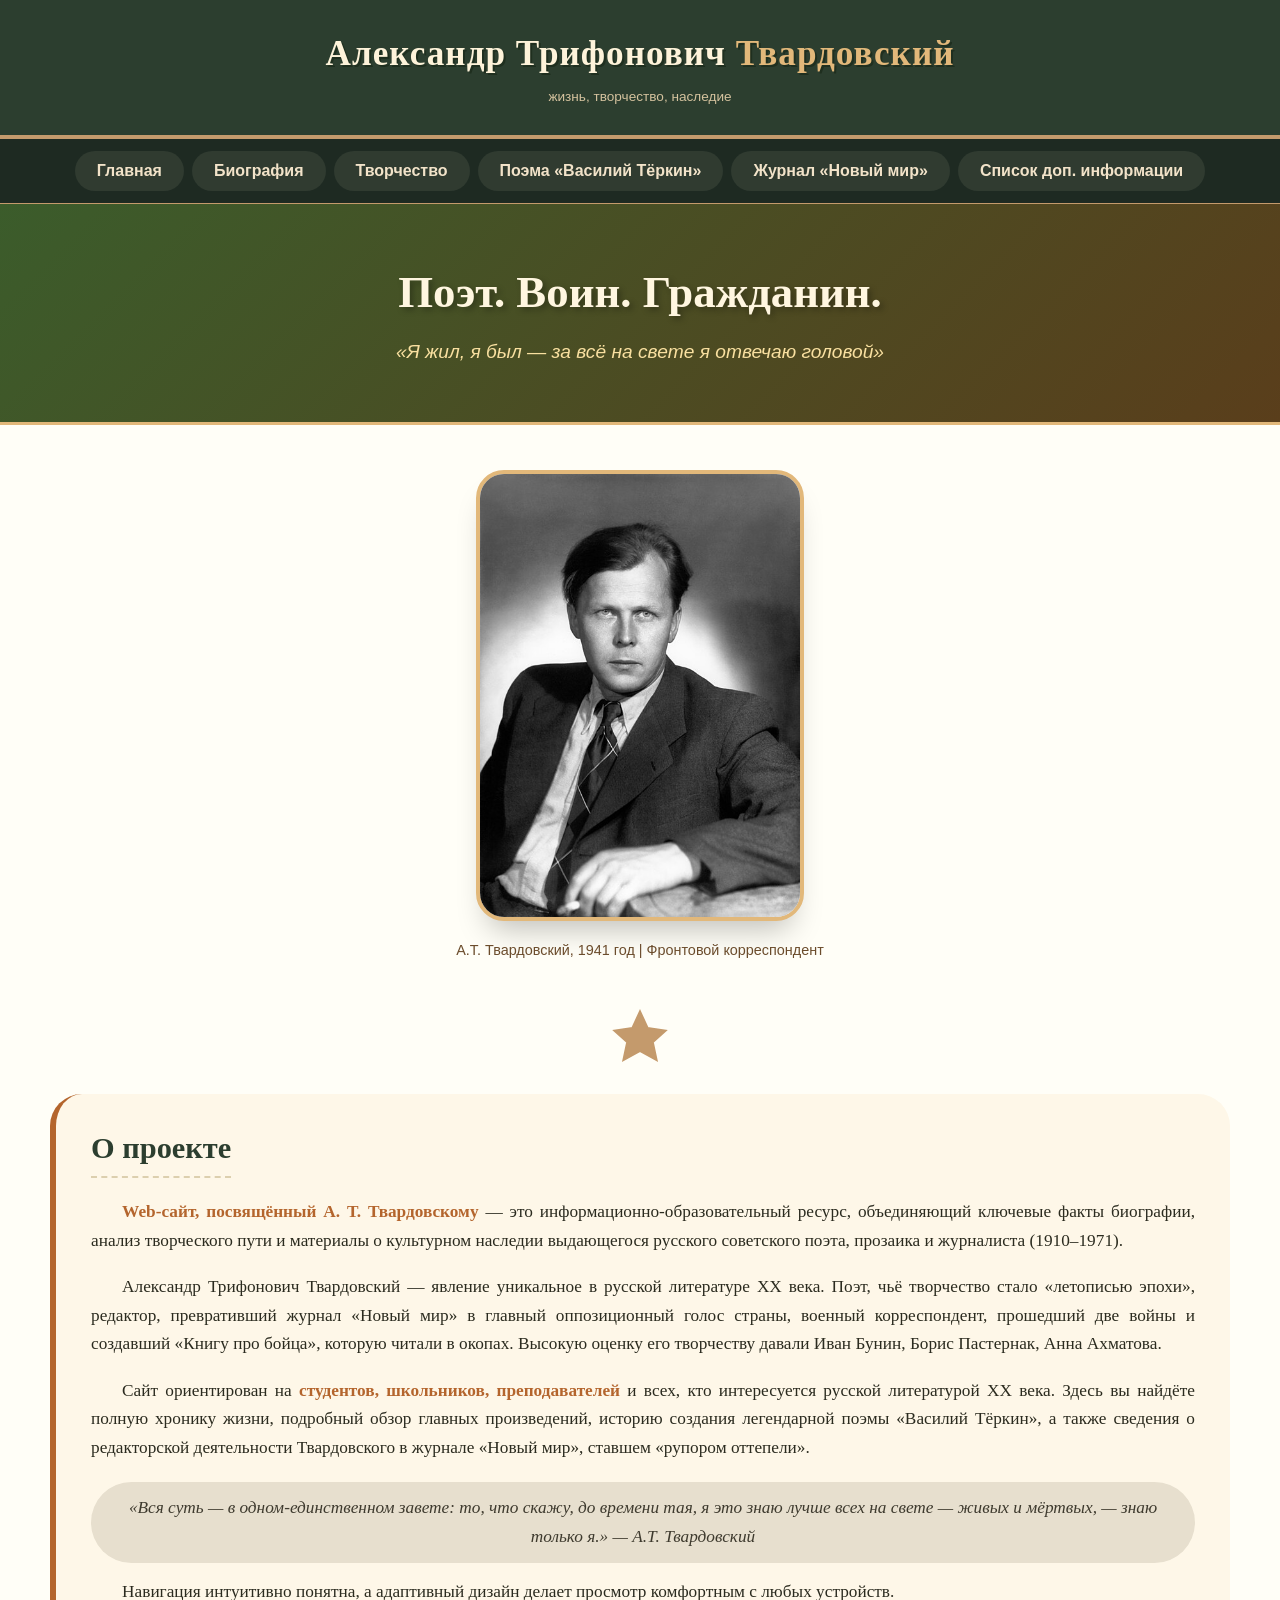
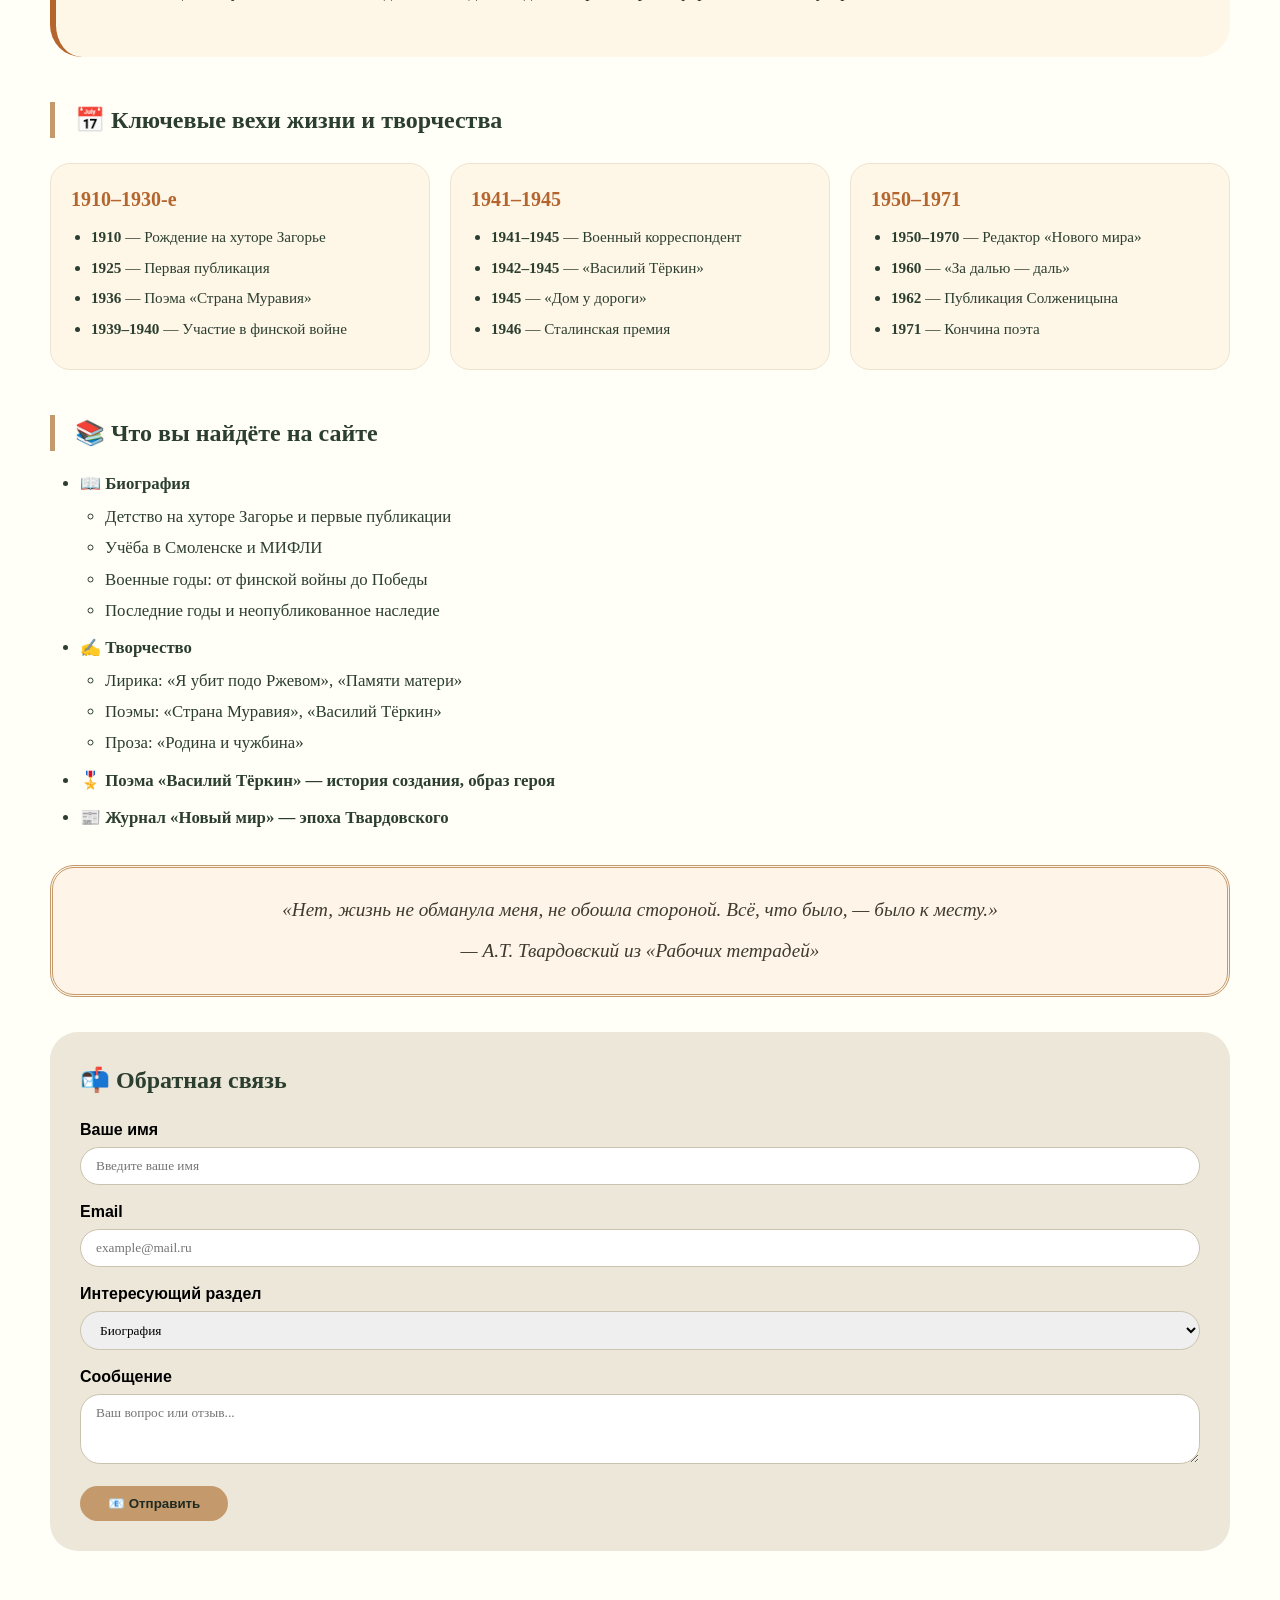
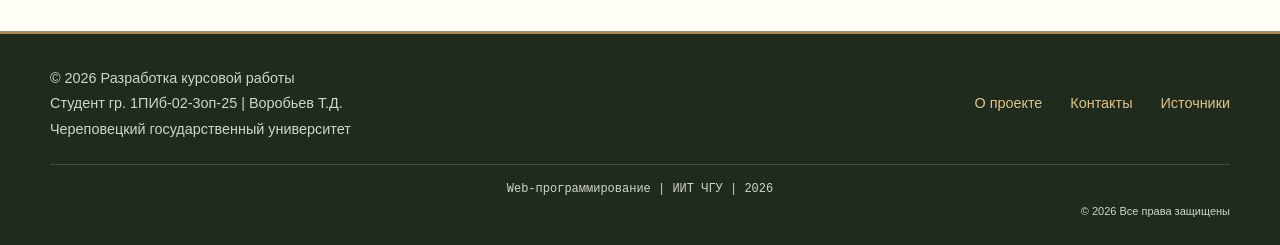
==== index.html @ 80d678f9 "Первая загрузка сайта" ====
<!DOCTYPE html>
<html lang="ru">
<head>
    <meta charset="UTF-8">
    <link rel="icon" type="image/webp" href="img/i.webp">
    <meta name="viewport" content="width=device-width, initial-scale=1.0, viewport-fit=cover">
    <title>А.Т. Твардовский | Главная</title>
    <style>
        /* ===== ОБНУЛЕНИЕ ===== */
        * {
            margin: 0;
            padding: 0;
            box-sizing: border-box;
        }

        /* ===== ТРИ ТИПА ШРИФТА ===== */
        body {
            font-family: 'Georgia', 'Times New Roman', serif;
            background: #ece5d8;
            line-height: 1.5;
            width: 100%;
            min-height: 100vh;
            font-size: 16px;
        }

        .site-wrapper {
            width: 100%;
            max-width: 100%;
            margin: 0;
            padding: 0;
            background: #fffef7;
        }

        /* ===== ШАПКА ===== */
        .site-header {
            background: #2c3e2f;
            padding: 28px 20px;
            text-align: center;
            border-bottom: 4px solid #c49a6c;
            width: 100%;
        }

        .site-title {
            font-family: 'Merriweather', 'Georgia', serif;
            font-size: 2.2rem;
            letter-spacing: 1px;
            color: #fef3da;
            text-shadow: 2px 2px 0 #1f2f1f;
            font-weight: 700;
        }

        .site-title span {
            color: #e2b87a;
        }

        .site-sub {
            font-size: 0.85rem;
            font-family: 'Inter', sans-serif;
            color: #d4c29e;
            margin-top: 6px;
        }

        /* ===== НАВИГАЦИЯ ===== */
        .nav-menu {
            background: #1e2a22;
            display: flex;
            justify-content: center;
            flex-wrap: wrap;
            gap: 8px;
            padding: 12px 20px;
            border-bottom: 1px solid #c49a6c;
            width: 100%;
        }

        .nav-menu a {
            font-family: 'Inter', 'Segoe UI', sans-serif;
            color: #f2e3c9;
            text-decoration: none;
            font-weight: 600;
            padding: 8px 22px;
            border-radius: 40px;
            transition: all 0.25s ease;
            font-size: 1rem;
            background: rgba(255,245,215,0.08);
        }

        .nav-menu a:hover {
            background: #c49a6c;
            color: #1e2a22;
            transform: translateY(-2px);
        }

        /* ===== БАННЕР ===== */
        .hero-banner {
            background: linear-gradient(135deg, #3b5c2b 0%, #5a3e1b 100%);
            padding: 55px 20px;
            text-align: center;
            border-bottom: 3px solid #e2b87a;
            width: 100%;
        }

        .banner-text {
            font-family: 'Merriweather', serif;
            font-size: 2.8rem;
            font-weight: 800;
            color: #fff6e0;
            text-shadow: 3px 3px 6px rgba(0,0,0,0.3);
        }

        .banner-sub {
            font-family: 'Inter', sans-serif;
            font-size: 1.2rem;
            color: #f9e0a0;
            margin-top: 12px;
            font-style: italic;
        }

        /* ===== ОСНОВНОЙ КОНТЕНТ ===== */
        .main-content {
            width: 100%;
            max-width: 100%;
            padding: 45px 50px;
        }

        /* ===== ФОТОГРАФИЯ ===== */
        .photo-section {
            text-align: center;
            margin-bottom: 45px;
        }

        .tvardovsky-photo {
            display: inline-block;
            border-radius: 28px;
            overflow: hidden;
            box-shadow: 0 20px 30px -12px rgba(0,0,0,0.25);
            border: 4px solid #e2b87a;
            background: #fff;
            transition: transform 0.3s ease, box-shadow 0.3s ease;
        }

        .tvardovsky-photo:hover {
            transform: translateY(-5px);
            box-shadow: 0 25px 40px -15px rgba(0,0,0,0.3);
        }

        .tvardovsky-photo img {
            width: 320px;
            height: auto;
            display: block;
            object-fit: cover;
        }

        .photo-caption {
            margin-top: 12px;
            font-family: 'Inter', sans-serif;
            color: #6b4c2c;
            font-weight: 500;
            font-size: 0.9rem;
        }

        /* ===== SVG-иконка (графический объект) ===== */
        .graphic-icon {
            text-align: center;
            margin: 20px 0;
        }

        /* ===== ОПИСАТЕЛЬНЫЙ БЛОК ===== */
        .description-box {
            background: #fef7e8;
            padding: 32px 35px;
            border-radius: 32px;
            border-left: 6px solid #b4652d;
            margin-top: 20px;
            transition: all 0.3s ease;
        }

        .description-box:hover {
            background: #fef5e0;
            box-shadow: 0 8px 20px rgba(0,0,0,0.05);
        }

        .description-box h2 {
            font-family: 'Merriweather', serif;
            color: #2c3e2f;
            font-size: 1.9rem;
            margin-bottom: 20px;
            border-bottom: 2px dashed #dccfae;
            display: inline-block;
            padding-bottom: 5px;
        }

        .description-text {
            font-size: 1.08rem;
            color: #2b2b1f;
            text-align: justify;
            line-height: 1.65;
        }

        .description-text p {
            margin-bottom: 18px;
            text-indent: 1.8em;
        }

        .highlight {
            color: #b4652d;
            font-weight: 700;
        }

        .quote-mini {
            font-style: italic;
            background: #e7dfce;
            padding: 12px 20px;
            border-radius: 50px;
            margin-top: 20px;
            text-align: center;
            font-family: 'Georgia', serif;
            color: #3e3a2e;
            transition: background 0.2s ease;
        }

        .quote-mini:hover {
            background: #ddd0b8;
        }

        /* ===== КЛЮЧЕВЫЕ ВЕХИ (КАРТОЧКИ) ===== */
        .timeline-grid {
            display: flex;
            flex-wrap: wrap;
            gap: 20px;
            margin-top: 25px;
        }

        .timeline-card {
            flex: 1;
            min-width: 200px;
            background: #fef7e8;
            padding: 20px;
            border-radius: 20px;
            transition: all 0.3s ease;
            border: 1px solid #ede3cf;
        }

        .timeline-card:hover {
            transform: translateY(-5px);
            box-shadow: 0 12px 24px rgba(0,0,0,0.1);
            background: #fef5e0;
        }

        .timeline-card h3 {
            color: #b4652d;
            font-family: 'Merriweather', serif;
            font-size: 1.25rem;
            margin-bottom: 12px;
        }

        .timeline-card ul {
            margin-left: 20px;
            font-size: 0.95rem;
            color: #2c3e2f;
        }

        .timeline-card li {
            margin: 8px 0;
            line-height: 1.5;
        }

        /* ===== МНОГОУРОВНЕВЫЙ СПИСОК ===== */
        .multilevel-list {
            margin: 20px 0 0 30px;
            font-size: 1.05rem;
        }

        .multilevel-list > li {
            margin: 12px 0;
            font-weight: 600;
            color: #2c3e2f;
        }

        .multilevel-list ul {
            margin-left: 25px;
            margin-top: 8px;
        }

        .multilevel-list ul li {
            font-weight: 400;
            margin: 6px 0;
        }

        /* ===== ВЫРАВНИВАНИЕ ВПРАВО ===== */
        .text-right {
            text-align: right;
        }

        /* ===== ДЕКОРАТИВНАЯ ЦИТАТА ===== */
        .decor-quote {
            border: 3px double #c49a6c;
            background: #fef5e8;
            padding: 28px;
            margin: 35px 0;
            border-radius: 24px;
            text-align: center;
            transition: all 0.3s ease;
        }

        .decor-quote:hover {
            background: #fef0e0;
            border-color: #b4652d;
        }

        .decor-quote p {
            font-style: italic;
            font-size: 1.2rem;
            color: #3e3a2e;
        }

        /* ===== ФОРМА ОБРАТНОЙ СВЯЗИ ===== */
        .feedback-form {
            background: #ede7d9;
            padding: 30px;
            border-radius: 28px;
            margin: 35px 0;
            transition: all 0.3s ease;
        }

        .feedback-form:hover {
            background: #e8e0d0;
            box-shadow: 0 8px 20px rgba(0,0,0,0.05);
        }

        .feedback-form h3 {
            font-family: 'Merriweather', serif;
            color: #2c3e2f;
            margin-bottom: 20px;
            font-size: 1.5rem;
        }

        .form-group {
            margin-bottom: 15px;
        }

        .form-group label {
            display: block;
            font-weight: 600;
            margin-bottom: 5px;
            font-family: 'Inter', sans-serif;
        }

        .form-group input,
        .form-group select,
        .form-group textarea {
            width: 100%;
            padding: 10px 15px;
            border-radius: 40px;
            border: 1px solid #cbc3b0;
            font-family: inherit;
            transition: all 0.2s ease;
        }

        .form-group input:focus,
        .form-group select:focus,
        .form-group textarea:focus {
            outline: none;
            border-color: #c49a6c;
            box-shadow: 0 0 0 3px rgba(196, 154, 108, 0.2);
        }

        .form-group textarea {
            border-radius: 20px;
            resize: vertical;
        }

        .submit-btn {
            background: #c49a6c;
            color: #1e2a22;
            border: none;
            padding: 10px 28px;
            border-radius: 40px;
            font-weight: bold;
            cursor: pointer;
            transition: all 0.2s ease;
            font-family: 'Inter', sans-serif;
        }

        .submit-btn:hover {
            background: #b8874a;
            transform: scale(1.02);
        }

        /* ===== КНОПКА "НАВЕРХ" ===== */
        .go-top {
            position: fixed;
            bottom: 30px;
            right: 30px;
            width: 50px;
            height: 50px;
            background: #c49a6c;
            color: #1e2a22;
            border-radius: 50%;
            display: flex;
            align-items: center;
            justify-content: center;
            text-decoration: none;
            font-size: 24px;
            font-weight: bold;
            transition: all 0.3s ease;
            box-shadow: 0 4px 12px rgba(0,0,0,0.2);
            z-index: 1000;
            opacity: 0;
            visibility: hidden;
        }

        .go-top:hover {
            background: #e2b87a;
            transform: translateY(-5px);
            opacity: 1;
            box-shadow: 0 8px 20px rgba(0,0,0,0.25);
        }

        .go-top.visible {
            opacity: 0.8;
            visibility: visible;
        }

        /* ===== ФУТЕР ===== */
        .footer {
            background: #1f2b1c;
            color: #cfd8c5;
            padding: 30px 50px 25px;
            border-top: 3px solid #b8874a;
            width: 100%;
        }

        .footer-inner {
            display: flex;
            flex-wrap: wrap;
            justify-content: space-between;
            align-items: center;
            gap: 20px;
        }

        .footer-copy {
            font-family: 'Inter', sans-serif;
            font-size: 0.9rem;
            text-align: left;
        }

        .footer-copy p {
            margin: 4px 0;
        }

        .footer-links {
            display: flex;
            gap: 28px;
        }

        .footer-links a {
            color: #e2c289;
            text-decoration: none;
            font-family: 'Inter', sans-serif;
            font-size: 0.9rem;
            transition: color 0.2s ease;
        }

        .footer-links a:hover {
            color: #ffdd99;
            text-decoration: underline;
        }

        .footer-meta {
            font-size: 12px;
            text-align: center;
            margin-top: 20px;
            padding-top: 15px;
            border-top: 1px solid #3f4d37;
            font-family: 'Fira Code', 'Roboto Mono', monospace;
        }

        .footer-right {
            text-align: right;
            font-size: 11px;
            margin-top: 5px;
            font-family: 'Inter', sans-serif;
        }

        /* ===== АДАПТИВНОСТЬ ===== */
        @media (max-width: 750px) {
            .main-content {
                padding: 25px 20px;
            }
            .footer {
                padding: 25px 20px;
            }
            .footer-inner {
                flex-direction: column;
                text-align: center;
            }
            .banner-text {
                font-size: 1.8rem;
            }
            .footer-right {
                text-align: center;
            }
            .timeline-grid {
                flex-direction: column;
            }
            .tvardovsky-photo img {
                width: 100%;
                max-width: 280px;
            }
        }
    </style>
</head>
<body>
<div class="site-wrapper">
    <div class="site-header">
        <div class="site-title">Александр Трифонович <span>Твардовский</span></div>
        <div class="site-sub">жизнь, творчество, наследие</div>
    </div>

    <div class="nav-menu">
        <a href="index.html">Главная</a>
        <a href="bio.html">Биография</a>
        <a href="works.html">Творчество</a>
        <a href="vasily_terkin.html">Поэма «Василий Тёркин»</a>
        <a href="New-world.html">Журнал «Новый мир»</a>
        <a href="links.html">Список доп. информации</a>
    </div>

    <div class="hero-banner">
        <div class="banner-text">Поэт. Воин. Гражданин.</div>
        <div class="banner-sub">«Я жил, я был — за всё на свете я отвечаю головой»</div>
    </div>

    <div class="main-content">
        <div class="photo-section">
            <div class="tvardovsky-photo">
                <img src="img/tvardovsky.jpg" alt="Александр Трифонович Твардовский">
            </div>
            <div class="photo-caption">А.Т. Твардовский, 1941 год | Фронтовой корреспондент</div>
        </div>

        <!-- 4.2.9 ГРАФИЧЕСКИЙ ОБЪЕКТ №4: SVG-иконка (звезда/перо) -->
        <div class="graphic-icon">
            <svg width="60" height="60" viewBox="0 0 24 24" fill="none" xmlns="http://www.w3.org/2000/svg">
                <path d="M12 2L15 8.5L22 9.5L17 14L18.5 21L12 17.5L5.5 21L7 14L2 9.5L9 8.5L12 2Z" fill="#c49a6c" stroke="#c49a6c" stroke-width="1"/>
            </svg>
        </div>

        <div class="description-box">
            <h2>О проекте</h2>
            <div class="description-text">
                <p><span class="highlight">Web-сайт, посвящённый А. Т. Твардовскому</span> — это информационно-образовательный ресурс, объединяющий ключевые факты биографии, анализ творческого пути и материалы о культурном наследии выдающегося русского советского поэта, прозаика и журналиста (1910–1971).</p>
                <p>Александр Трифонович Твардовский — явление уникальное в русской литературе XX века. Поэт, чьё творчество стало «летописью эпохи», редактор, превративший журнал «Новый мир» в главный оппозиционный голос страны, военный корреспондент, прошедший две войны и создавший «Книгу про бойца», которую читали в окопах. Высокую оценку его творчеству давали Иван Бунин, Борис Пастернак, Анна Ахматова.</p>
                <p>Сайт ориентирован на <span class="highlight">студентов, школьников, преподавателей</span> и всех, кто интересуется русской литературой XX века. Здесь вы найдёте полную хронику жизни, подробный обзор главных произведений, историю создания легендарной поэмы «Василий Тёркин», а также сведения о редакторской деятельности Твардовского в журнале «Новый мир», ставшем «рупором оттепели».</p>
                <div class="quote-mini">«Вся суть — в одном-единственном завете: то, что скажу, до времени тая, я это знаю лучше всех на свете — живых и мёртвых, — знаю только я.» — А.Т. Твардовский</div>
                <p style="margin-top: 15px;">Навигация интуитивно понятна, а адаптивный дизайн делает просмотр комфортным с любых устройств.</p>
            </div>
        </div>

        <div style="margin: 45px 0 30px;">
            <h2 style="font-family: 'Merriweather', serif; color: #2c3e2f; border-left: 5px solid #c49a6c; padding-left: 20px;">📅 Ключевые вехи жизни и творчества</h2>
            <div class="timeline-grid">
                <div class="timeline-card">
                    <h3>1910–1930-е</h3>
                    <ul>
                        <li><strong>1910</strong> — Рождение на хуторе Загорье</li>
                        <li><strong>1925</strong> — Первая публикация</li>
                        <li><strong>1936</strong> — Поэма «Страна Муравия»</li>
                        <li><strong>1939–1940</strong> — Участие в финской войне</li>
                    </ul>
                </div>
                <div class="timeline-card">
                    <h3>1941–1945</h3>
                    <ul>
                        <li><strong>1941–1945</strong> — Военный корреспондент</li>
                        <li><strong>1942–1945</strong> — «Василий Тёркин»</li>
                        <li><strong>1945</strong> — «Дом у дороги»</li>
                        <li><strong>1946</strong> — Сталинская премия</li>
                    </ul>
                </div>
                <div class="timeline-card">
                    <h3>1950–1971</h3>
                    <ul>
                        <li><strong>1950–1970</strong> — Редактор «Нового мира»</li>
                        <li><strong>1960</strong> — «За далью — даль»</li>
                        <li><strong>1962</strong> — Публикация Солженицына</li>
                        <li><strong>1971</strong> — Кончина поэта</li>
                    </ul>
                </div>
            </div>
        </div>

        <!-- МНОГОУРОВНЕВЫЙ СПИСОК (4.2.7) -->
        <div style="margin: 45px 0 30px;">
            <h2 style="font-family: 'Merriweather', serif; color: #2c3e2f; border-left: 5px solid #c49a6c; padding-left: 20px;">📚 Что вы найдёте на сайте</h2>
            <ul class="multilevel-list">
                <li>📖 <strong>Биография</strong>
                    <ul>
                        <li>Детство на хуторе Загорье и первые публикации</li>
                        <li>Учёба в Смоленске и МИФЛИ</li>
                        <li>Военные годы: от финской войны до Победы</li>
                        <li>Последние годы и неопубликованное наследие</li>
                    </ul>
                </li>
                <li>✍️ <strong>Творчество</strong>
                    <ul>
                        <li>Лирика: «Я убит подо Ржевом», «Памяти матери»</li>
                        <li>Поэмы: «Страна Муравия», «Василий Тёркин»</li>
                        <li>Проза: «Родина и чужбина»</li>
                    </ul>
                </li>
                <li>🎖️ <strong>Поэма «Василий Тёркин»</strong> — история создания, образ героя</li>
                <li>📰 <strong>Журнал «Новый мир»</strong> — эпоха Твардовского</li>
            </ul>
        </div>

        <div class="decor-quote">
            <p>«Нет, жизнь не обманула меня, не обошла стороной. Всё, что было, — было к месту.»</p>
            <p style="margin-top: 12px;">— А.Т. Твардовский из «Рабочих тетрадей»</p>
        </div>

        <!-- ФОРМА (4.2.13) -->
    <div class="feedback-form">
    <h3>📬 Обратная связь</h3>
    <form action="mailto:tdvorobev@chsu.ru" method="post" enctype="text/plain">
        <div class="form-group">
            <label>Ваше имя</label>
            <input type="text" name="name" placeholder="Введите ваше имя" required>
        </div>
        <div class="form-group">
            <label>Email</label>
            <input type="email" name="email" placeholder="example@mail.ru" required>
        </div>
        <div class="form-group">
            <label>Интересующий раздел</label>
            <select name="section">
                <option>Биография</option>
                <option>Творчество</option>
                <option>Василий Тёркин</option>
                <option>Новый мир</option>
            </select>
        </div>
        <div class="form-group">
            <label>Сообщение</label>
            <textarea name="message" rows="3" placeholder="Ваш вопрос или отзыв..." required></textarea>
        </div>
        <button type="submit" class="submit-btn">📧 Отправить</button>
    </form>
</div>
    </div>

    <a href="#" class="go-top" id="goTopBtn">↑</a>

    <div class="footer">
        <div class="footer-inner">
            <div class="footer-copy">
                <p>© 2026 Разработка курсовой работы</p>
                <p>Студент гр. 1ПИб-02-3оп-25 | Воробьев Т.Д.</p>
                <p>Череповецкий государственный университет</p>
            </div>
            <div class="footer-links">
                <a href="index.html">О проекте</a>
                <a href="links.html#kontakty">Контакты</a>
                <a href="links.html">Источники</a>
            </div>
        </div>
        <div class="footer-meta">Web-программирование | ИИТ ЧГУ | 2026</div>
        <div class="footer-right">© 2026 Все права защищены</div>
    </div>
</div>

<script>
    const goTopBtn = document.getElementById('goTopBtn');
    window.addEventListener('scroll', function() {
        if (window.scrollY > 300) goTopBtn.classList.add('visible');
        else goTopBtn.classList.remove('visible');
    });
    goTopBtn.addEventListener('click', function(e) {
        e.preventDefault();
        window.scrollTo({ top: 0, behavior: 'smooth' });
    });
</script>
</body>
</html>
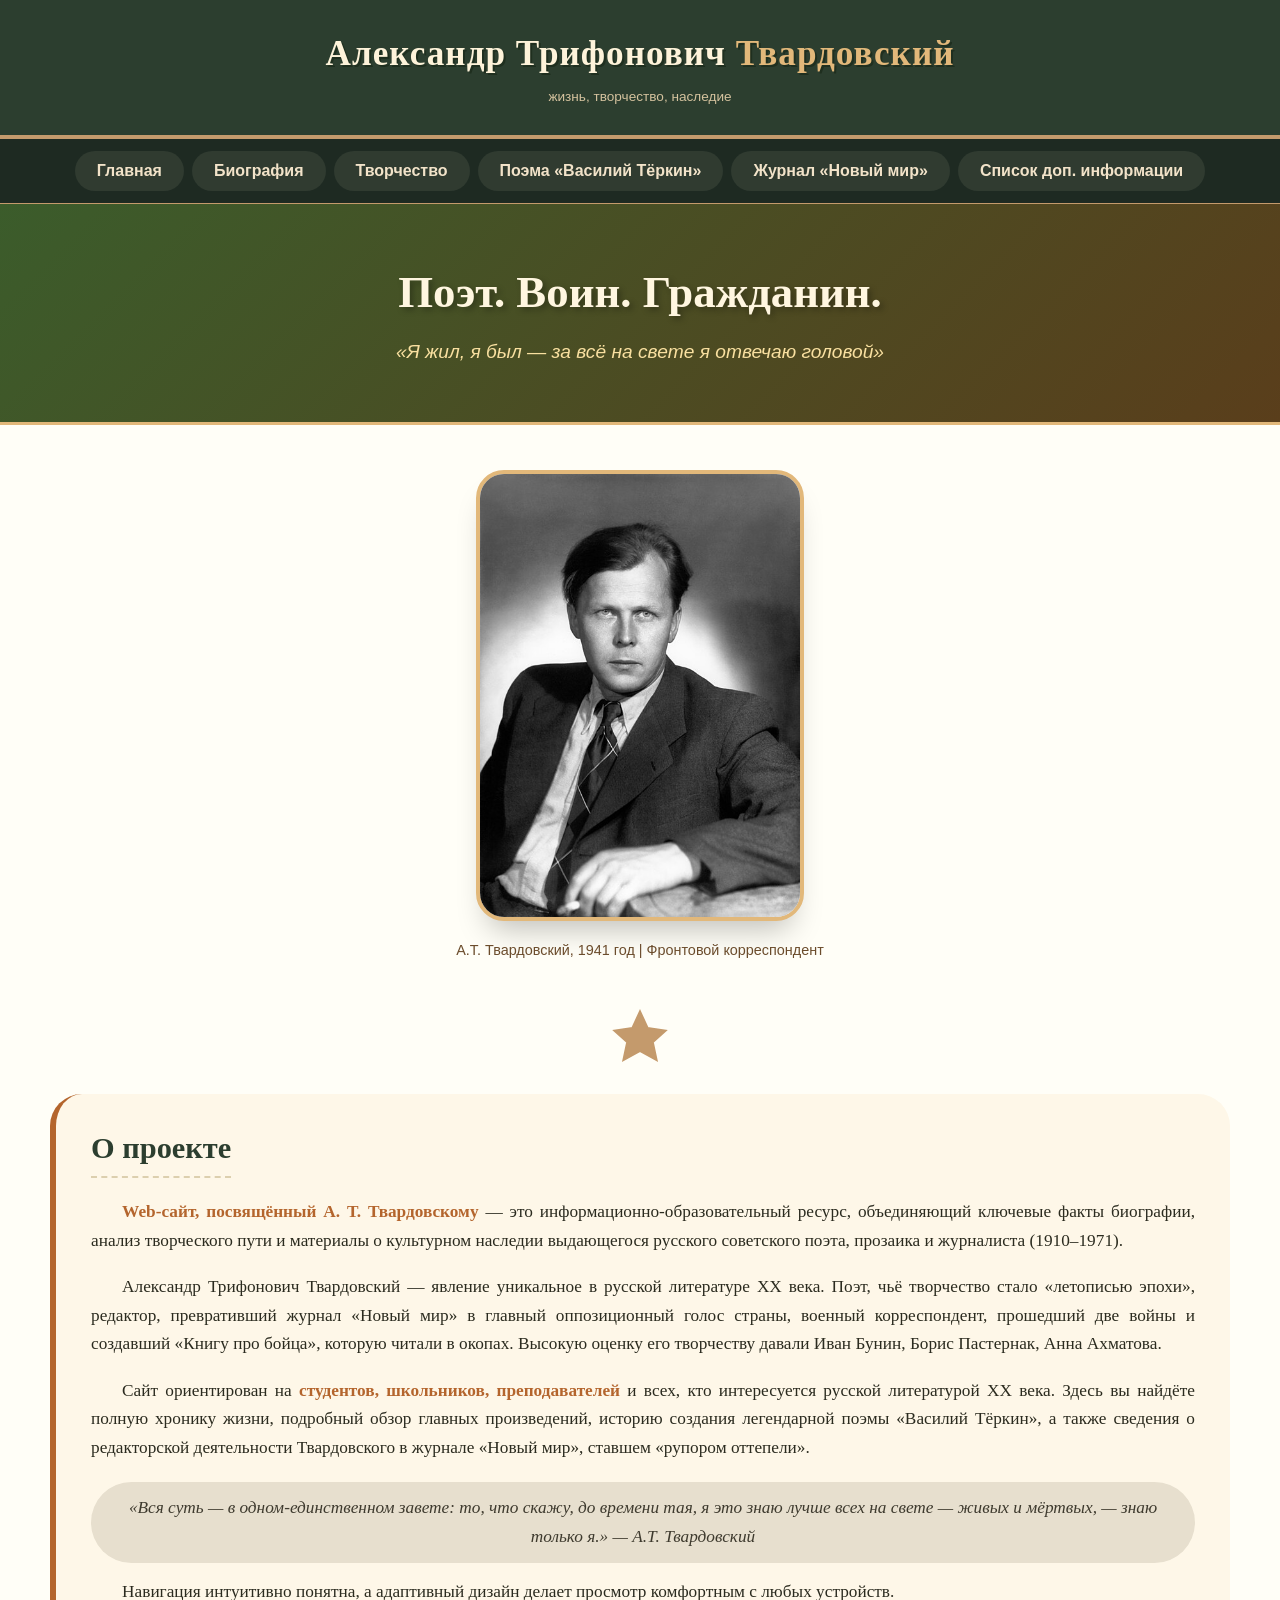
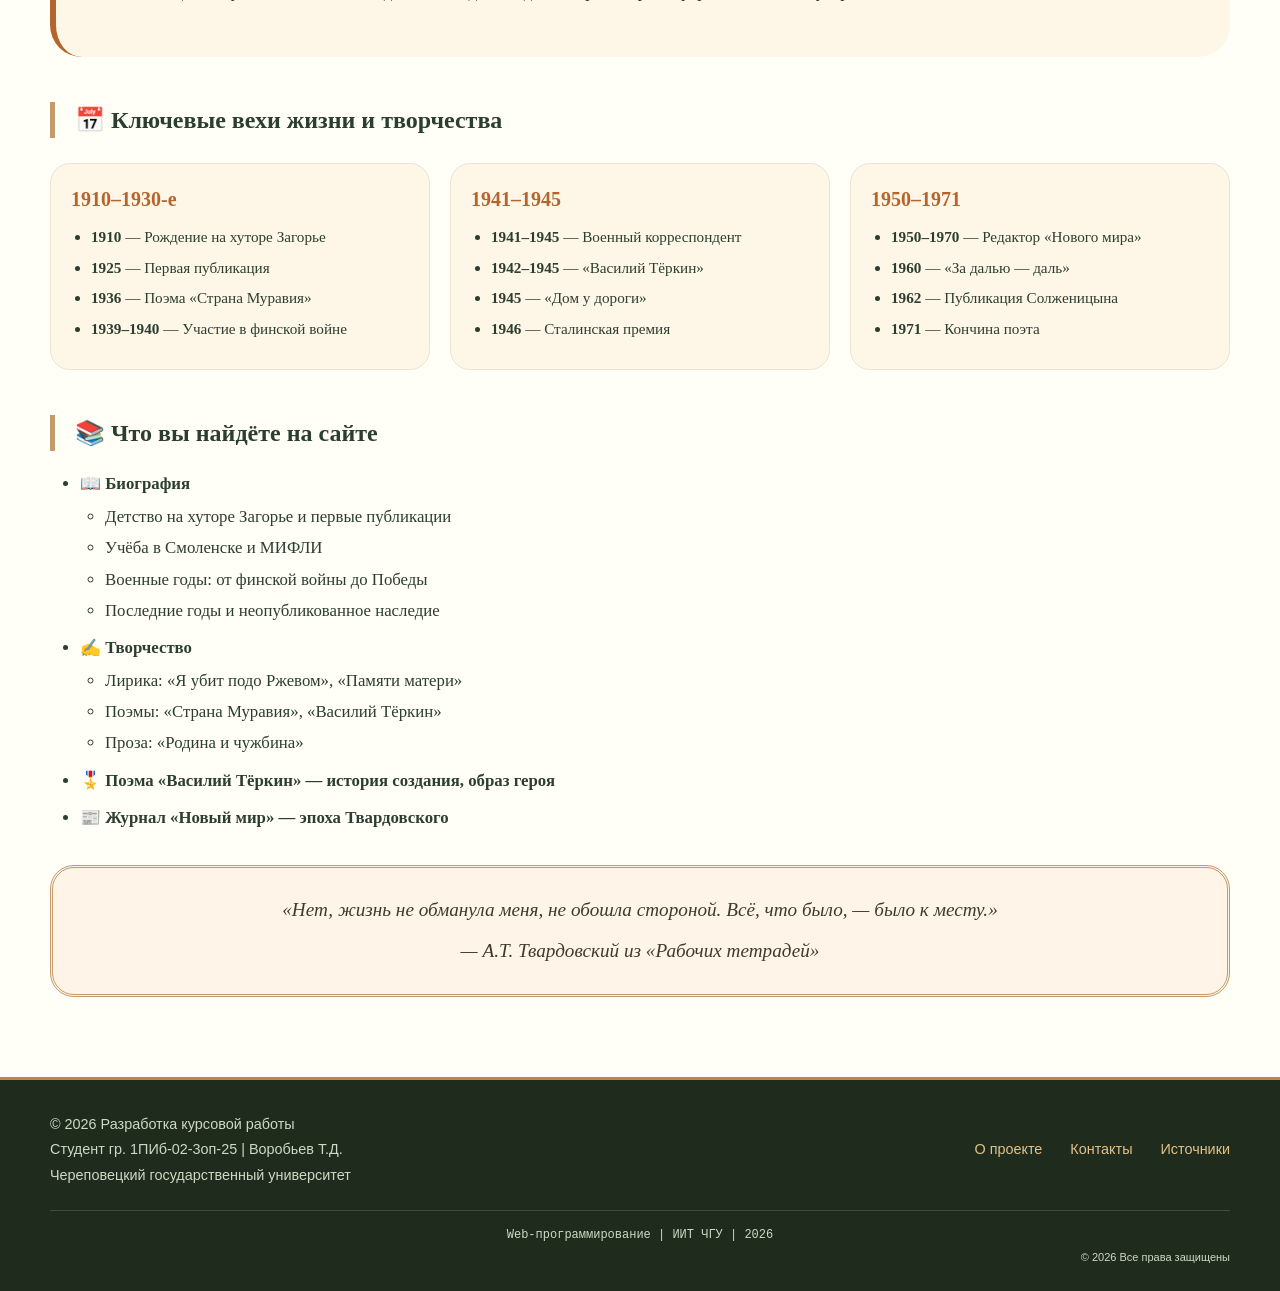
==== commit c8b72018: "Update index.html" ====
--- a/index.html
+++ b/index.html
@@ -6,14 +6,13 @@
     <meta name="viewport" content="width=device-width, initial-scale=1.0, viewport-fit=cover">
     <title>А.Т. Твардовский | Главная</title>
     <style>
-        /* ===== ОБНУЛЕНИЕ ===== */
         * {
             margin: 0;
             padding: 0;
             box-sizing: border-box;
         }
 
-        /* ===== ТРИ ТИПА ШРИФТА ===== */
+        /* ТРИ ТИПА ШРИФТА */
         body {
             font-family: 'Georgia', 'Times New Roman', serif;
             background: #ece5d8;
@@ -31,7 +30,7 @@
             background: #fffef7;
         }
 
-        /* ===== ШАПКА ===== */
+        /*  ШАПКА  */
         .site-header {
             background: #2c3e2f;
             padding: 28px 20px;
@@ -60,7 +59,7 @@
             margin-top: 6px;
         }
 
-        /* ===== НАВИГАЦИЯ ===== */
+        /*  НАВИГАЦИЯ  */
         .nav-menu {
             background: #1e2a22;
             display: flex;
@@ -90,7 +89,7 @@
             transform: translateY(-2px);
         }
 
-        /* ===== БАННЕР ===== */
+        /*  БАННЕР  */
         .hero-banner {
             background: linear-gradient(135deg, #3b5c2b 0%, #5a3e1b 100%);
             padding: 55px 20px;
@@ -115,14 +114,14 @@
             font-style: italic;
         }
 
-        /* ===== ОСНОВНОЙ КОНТЕНТ ===== */
+        /*  ОСНОВНОЙ КОНТЕНТ  */
         .main-content {
             width: 100%;
             max-width: 100%;
             padding: 45px 50px;
         }
 
-        /* ===== ФОТОГРАФИЯ ===== */
+        /*  ФОТОГРАФИЯ  */
         .photo-section {
             text-align: center;
             margin-bottom: 45px;
@@ -158,13 +157,13 @@
             font-size: 0.9rem;
         }
 
-        /* ===== SVG-иконка (графический объект) ===== */
+        /*  SVG-иконка (графический объект)  */
         .graphic-icon {
             text-align: center;
             margin: 20px 0;
         }
 
-        /* ===== ОПИСАТЕЛЬНЫЙ БЛОК ===== */
+        /*  ОПИСАТЕЛЬНЫЙ БЛОК  */
         .description-box {
             background: #fef7e8;
             padding: 32px 35px;
@@ -222,7 +221,7 @@
             background: #ddd0b8;
         }
 
-        /* ===== КЛЮЧЕВЫЕ ВЕХИ (КАРТОЧКИ) ===== */
+        /* КЛЮЧЕВЫЕ ВЕХИ (КАРТОЧКИ) */
         .timeline-grid {
             display: flex;
             flex-wrap: wrap;
@@ -264,7 +263,7 @@
             line-height: 1.5;
         }
 
-        /* ===== МНОГОУРОВНЕВЫЙ СПИСОК ===== */
+        /*  МНОГОУРОВНЕВЫЙ СПИСОК  */
         .multilevel-list {
             margin: 20px 0 0 30px;
             font-size: 1.05rem;
@@ -286,12 +285,12 @@
             margin: 6px 0;
         }
 
-        /* ===== ВЫРАВНИВАНИЕ ВПРАВО ===== */
+        /*  ВЫРАВНИВАНИЕ ВПРАВО  */
         .text-right {
             text-align: right;
         }
 
-        /* ===== ДЕКОРАТИВНАЯ ЦИТАТА ===== */
+        /*  ДЕКОРАТИВНАЯ ЦИТАТА  */
         .decor-quote {
             border: 3px double #c49a6c;
             background: #fef5e8;
@@ -313,80 +312,7 @@
             color: #3e3a2e;
         }
 
-        /* ===== ФОРМА ОБРАТНОЙ СВЯЗИ ===== */
-        .feedback-form {
-            background: #ede7d9;
-            padding: 30px;
-            border-radius: 28px;
-            margin: 35px 0;
-            transition: all 0.3s ease;
-        }
-
-        .feedback-form:hover {
-            background: #e8e0d0;
-            box-shadow: 0 8px 20px rgba(0,0,0,0.05);
-        }
-
-        .feedback-form h3 {
-            font-family: 'Merriweather', serif;
-            color: #2c3e2f;
-            margin-bottom: 20px;
-            font-size: 1.5rem;
-        }
-
-        .form-group {
-            margin-bottom: 15px;
-        }
-
-        .form-group label {
-            display: block;
-            font-weight: 600;
-            margin-bottom: 5px;
-            font-family: 'Inter', sans-serif;
-        }
-
-        .form-group input,
-        .form-group select,
-        .form-group textarea {
-            width: 100%;
-            padding: 10px 15px;
-            border-radius: 40px;
-            border: 1px solid #cbc3b0;
-            font-family: inherit;
-            transition: all 0.2s ease;
-        }
-
-        .form-group input:focus,
-        .form-group select:focus,
-        .form-group textarea:focus {
-            outline: none;
-            border-color: #c49a6c;
-            box-shadow: 0 0 0 3px rgba(196, 154, 108, 0.2);
-        }
-
-        .form-group textarea {
-            border-radius: 20px;
-            resize: vertical;
-        }
-
-        .submit-btn {
-            background: #c49a6c;
-            color: #1e2a22;
-            border: none;
-            padding: 10px 28px;
-            border-radius: 40px;
-            font-weight: bold;
-            cursor: pointer;
-            transition: all 0.2s ease;
-            font-family: 'Inter', sans-serif;
-        }
-
-        .submit-btn:hover {
-            background: #b8874a;
-            transform: scale(1.02);
-        }
-
-        /* ===== КНОПКА "НАВЕРХ" ===== */
+        /*  КНОПКА "НАВЕРХ" */
         .go-top {
             position: fixed;
             bottom: 30px;
@@ -421,7 +347,7 @@
             visibility: visible;
         }
 
-        /* ===== ФУТЕР ===== */
+        /*  ФУТЕР  */
         .footer {
             background: #1f2b1c;
             color: #cfd8c5;
@@ -482,7 +408,7 @@
             font-family: 'Inter', sans-serif;
         }
 
-        /* ===== АДАПТИВНОСТЬ ===== */
+        /*  АДАПТИВНОСТЬ  */
         @media (max-width: 750px) {
             .main-content {
                 padding: 25px 20px;
@@ -619,34 +545,6 @@
             <p style="margin-top: 12px;">— А.Т. Твардовский из «Рабочих тетрадей»</p>
         </div>
 
-        <!-- ФОРМА (4.2.13) -->
-    <div class="feedback-form">
-    <h3>📬 Обратная связь</h3>
-    <form action="mailto:tdvorobev@chsu.ru" method="post" enctype="text/plain">
-        <div class="form-group">
-            <label>Ваше имя</label>
-            <input type="text" name="name" placeholder="Введите ваше имя" required>
-        </div>
-        <div class="form-group">
-            <label>Email</label>
-            <input type="email" name="email" placeholder="example@mail.ru" required>
-        </div>
-        <div class="form-group">
-            <label>Интересующий раздел</label>
-            <select name="section">
-                <option>Биография</option>
-                <option>Творчество</option>
-                <option>Василий Тёркин</option>
-                <option>Новый мир</option>
-            </select>
-        </div>
-        <div class="form-group">
-            <label>Сообщение</label>
-            <textarea name="message" rows="3" placeholder="Ваш вопрос или отзыв..." required></textarea>
-        </div>
-        <button type="submit" class="submit-btn">📧 Отправить</button>
-    </form>
-</div>
     </div>
 
     <a href="#" class="go-top" id="goTopBtn">↑</a>
@@ -681,4 +579,4 @@
     });
 </script>
 </body>
-</html>+</html>
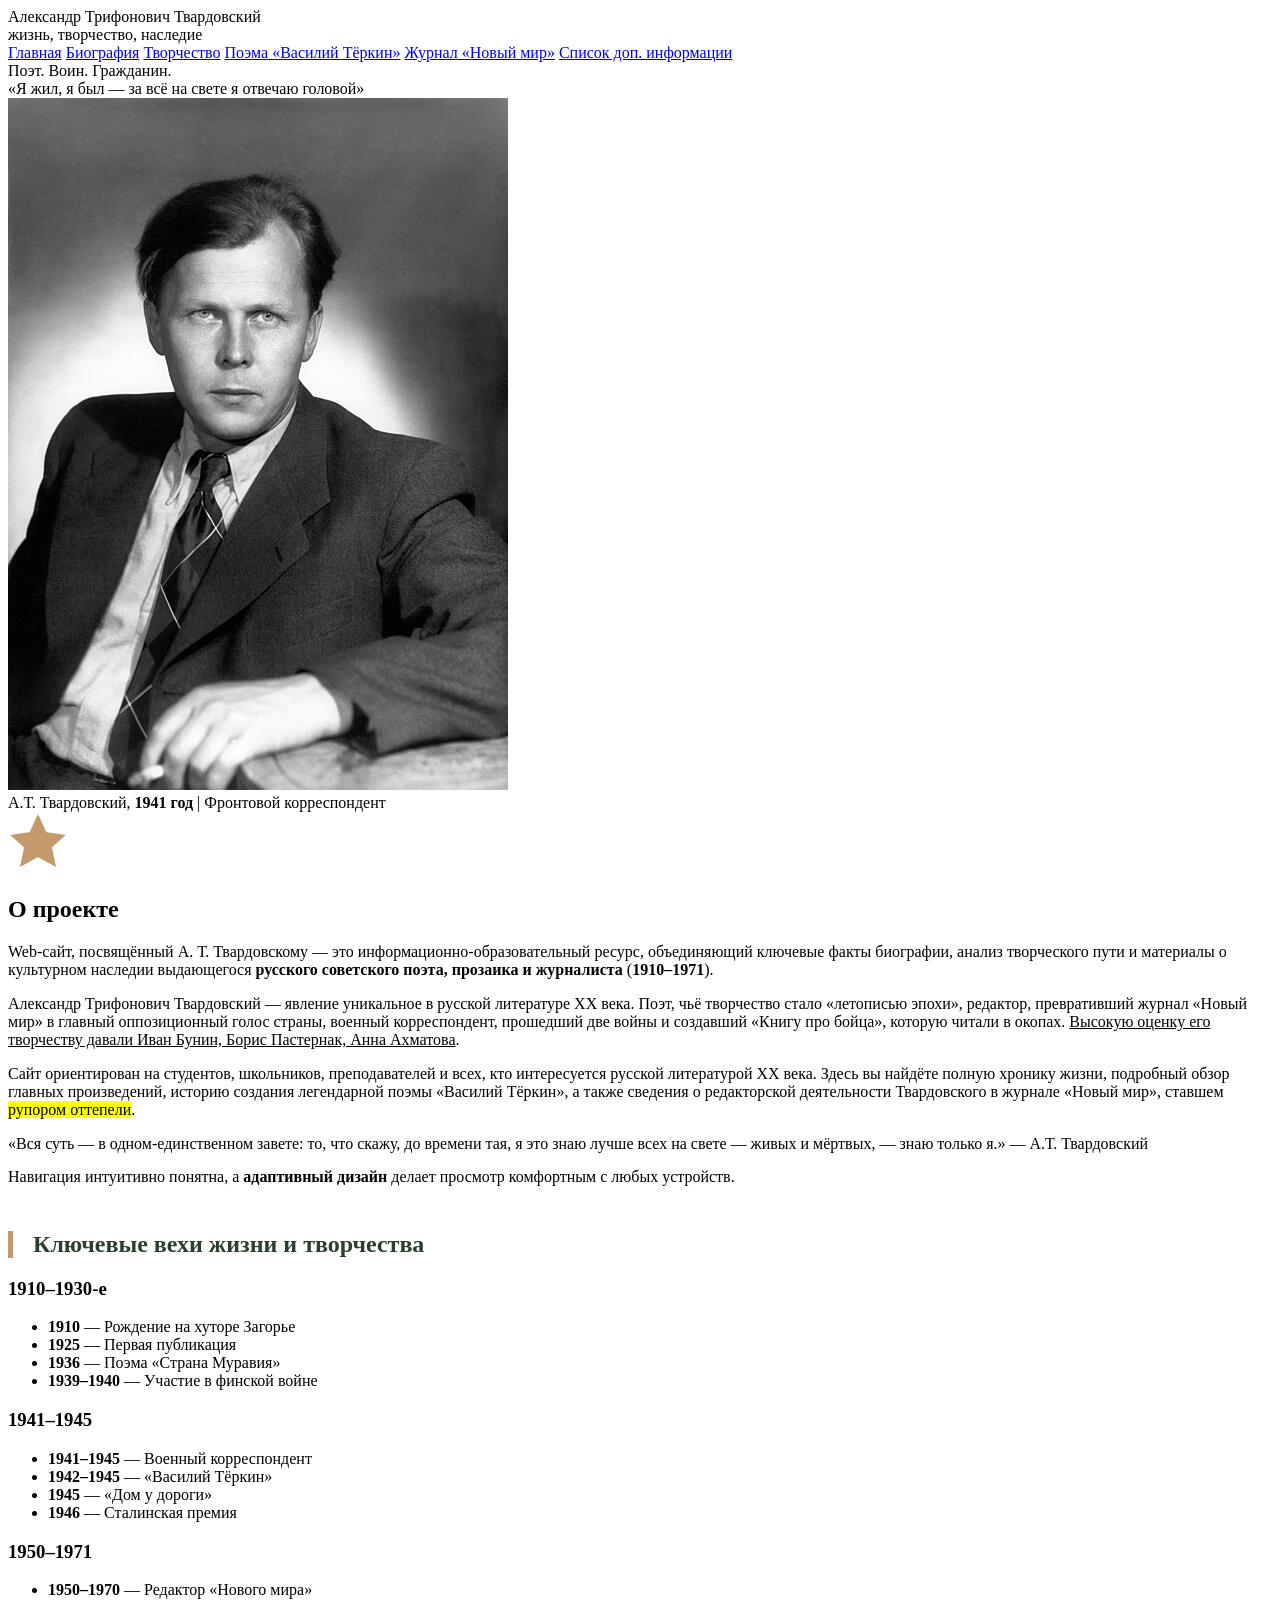
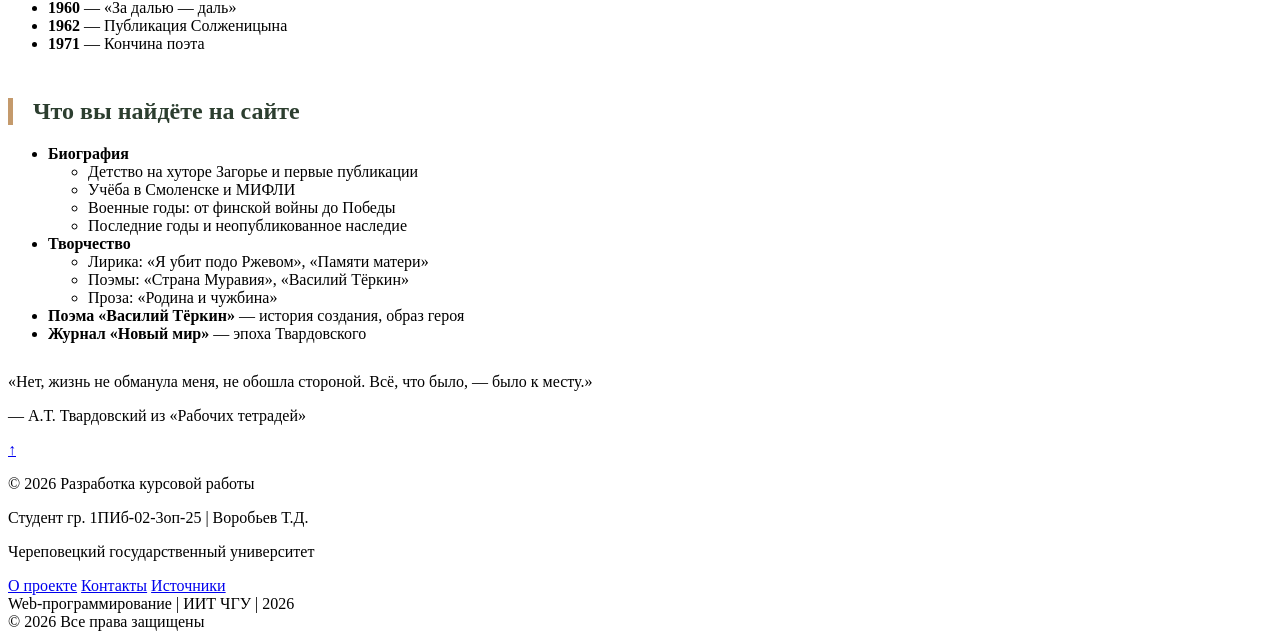
==== commit 1c0b2497: "Update index.html" ====
--- a/index.html
+++ b/index.html
@@ -5,438 +5,12 @@
     <link rel="icon" type="image/webp" href="img/i.webp">
     <meta name="viewport" content="width=device-width, initial-scale=1.0, viewport-fit=cover">
     <title>А.Т. Твардовский | Главная</title>
-    <style>
-        * {
-            margin: 0;
-            padding: 0;
-            box-sizing: border-box;
-        }
 
-        /* ТРИ ТИПА ШРИФТА */
-        body {
-            font-family: 'Georgia', 'Times New Roman', serif;
-            background: #ece5d8;
-            line-height: 1.5;
-            width: 100%;
-            min-height: 100vh;
-            font-size: 16px;
-        }
+    <link rel="stylesheet" href="CSS.css">
 
-        .site-wrapper {
-            width: 100%;
-            max-width: 100%;
-            margin: 0;
-            padding: 0;
-            background: #fffef7;
-        }
-
-        /*  ШАПКА  */
-        .site-header {
-            background: #2c3e2f;
-            padding: 28px 20px;
-            text-align: center;
-            border-bottom: 4px solid #c49a6c;
-            width: 100%;
-        }
-
-        .site-title {
-            font-family: 'Merriweather', 'Georgia', serif;
-            font-size: 2.2rem;
-            letter-spacing: 1px;
-            color: #fef3da;
-            text-shadow: 2px 2px 0 #1f2f1f;
-            font-weight: 700;
-        }
-
-        .site-title span {
-            color: #e2b87a;
-        }
-
-        .site-sub {
-            font-size: 0.85rem;
-            font-family: 'Inter', sans-serif;
-            color: #d4c29e;
-            margin-top: 6px;
-        }
-
-        /*  НАВИГАЦИЯ  */
-        .nav-menu {
-            background: #1e2a22;
-            display: flex;
-            justify-content: center;
-            flex-wrap: wrap;
-            gap: 8px;
-            padding: 12px 20px;
-            border-bottom: 1px solid #c49a6c;
-            width: 100%;
-        }
-
-        .nav-menu a {
-            font-family: 'Inter', 'Segoe UI', sans-serif;
-            color: #f2e3c9;
-            text-decoration: none;
-            font-weight: 600;
-            padding: 8px 22px;
-            border-radius: 40px;
-            transition: all 0.25s ease;
-            font-size: 1rem;
-            background: rgba(255,245,215,0.08);
-        }
-
-        .nav-menu a:hover {
-            background: #c49a6c;
-            color: #1e2a22;
-            transform: translateY(-2px);
-        }
-
-        /*  БАННЕР  */
-        .hero-banner {
-            background: linear-gradient(135deg, #3b5c2b 0%, #5a3e1b 100%);
-            padding: 55px 20px;
-            text-align: center;
-            border-bottom: 3px solid #e2b87a;
-            width: 100%;
-        }
-
-        .banner-text {
-            font-family: 'Merriweather', serif;
-            font-size: 2.8rem;
-            font-weight: 800;
-            color: #fff6e0;
-            text-shadow: 3px 3px 6px rgba(0,0,0,0.3);
-        }
-
-        .banner-sub {
-            font-family: 'Inter', sans-serif;
-            font-size: 1.2rem;
-            color: #f9e0a0;
-            margin-top: 12px;
-            font-style: italic;
-        }
-
-        /*  ОСНОВНОЙ КОНТЕНТ  */
-        .main-content {
-            width: 100%;
-            max-width: 100%;
-            padding: 45px 50px;
-        }
-
-        /*  ФОТОГРАФИЯ  */
-        .photo-section {
-            text-align: center;
-            margin-bottom: 45px;
-        }
-
-        .tvardovsky-photo {
-            display: inline-block;
-            border-radius: 28px;
-            overflow: hidden;
-            box-shadow: 0 20px 30px -12px rgba(0,0,0,0.25);
-            border: 4px solid #e2b87a;
-            background: #fff;
-            transition: transform 0.3s ease, box-shadow 0.3s ease;
-        }
-
-        .tvardovsky-photo:hover {
-            transform: translateY(-5px);
-            box-shadow: 0 25px 40px -15px rgba(0,0,0,0.3);
-        }
-
-        .tvardovsky-photo img {
-            width: 320px;
-            height: auto;
-            display: block;
-            object-fit: cover;
-        }
-
-        .photo-caption {
-            margin-top: 12px;
-            font-family: 'Inter', sans-serif;
-            color: #6b4c2c;
-            font-weight: 500;
-            font-size: 0.9rem;
-        }
-
-        /*  SVG-иконка (графический объект)  */
-        .graphic-icon {
-            text-align: center;
-            margin: 20px 0;
-        }
-
-        /*  ОПИСАТЕЛЬНЫЙ БЛОК  */
-        .description-box {
-            background: #fef7e8;
-            padding: 32px 35px;
-            border-radius: 32px;
-            border-left: 6px solid #b4652d;
-            margin-top: 20px;
-            transition: all 0.3s ease;
-        }
-
-        .description-box:hover {
-            background: #fef5e0;
-            box-shadow: 0 8px 20px rgba(0,0,0,0.05);
-        }
-
-        .description-box h2 {
-            font-family: 'Merriweather', serif;
-            color: #2c3e2f;
-            font-size: 1.9rem;
-            margin-bottom: 20px;
-            border-bottom: 2px dashed #dccfae;
-            display: inline-block;
-            padding-bottom: 5px;
-        }
-
-        .description-text {
-            font-size: 1.08rem;
-            color: #2b2b1f;
-            text-align: justify;
-            line-height: 1.65;
-        }
-
-        .description-text p {
-            margin-bottom: 18px;
-            text-indent: 1.8em;
-        }
-
-        .highlight {
-            color: #b4652d;
-            font-weight: 700;
-        }
-
-        .quote-mini {
-            font-style: italic;
-            background: #e7dfce;
-            padding: 12px 20px;
-            border-radius: 50px;
-            margin-top: 20px;
-            text-align: center;
-            font-family: 'Georgia', serif;
-            color: #3e3a2e;
-            transition: background 0.2s ease;
-        }
-
-        .quote-mini:hover {
-            background: #ddd0b8;
-        }
-
-        /* КЛЮЧЕВЫЕ ВЕХИ (КАРТОЧКИ) */
-        .timeline-grid {
-            display: flex;
-            flex-wrap: wrap;
-            gap: 20px;
-            margin-top: 25px;
-        }
-
-        .timeline-card {
-            flex: 1;
-            min-width: 200px;
-            background: #fef7e8;
-            padding: 20px;
-            border-radius: 20px;
-            transition: all 0.3s ease;
-            border: 1px solid #ede3cf;
-        }
-
-        .timeline-card:hover {
-            transform: translateY(-5px);
-            box-shadow: 0 12px 24px rgba(0,0,0,0.1);
-            background: #fef5e0;
-        }
-
-        .timeline-card h3 {
-            color: #b4652d;
-            font-family: 'Merriweather', serif;
-            font-size: 1.25rem;
-            margin-bottom: 12px;
-        }
-
-        .timeline-card ul {
-            margin-left: 20px;
-            font-size: 0.95rem;
-            color: #2c3e2f;
-        }
-
-        .timeline-card li {
-            margin: 8px 0;
-            line-height: 1.5;
-        }
-
-        /*  МНОГОУРОВНЕВЫЙ СПИСОК  */
-        .multilevel-list {
-            margin: 20px 0 0 30px;
-            font-size: 1.05rem;
-        }
-
-        .multilevel-list > li {
-            margin: 12px 0;
-            font-weight: 600;
-            color: #2c3e2f;
-        }
-
-        .multilevel-list ul {
-            margin-left: 25px;
-            margin-top: 8px;
-        }
-
-        .multilevel-list ul li {
-            font-weight: 400;
-            margin: 6px 0;
-        }
-
-        /*  ВЫРАВНИВАНИЕ ВПРАВО  */
-        .text-right {
-            text-align: right;
-        }
-
-        /*  ДЕКОРАТИВНАЯ ЦИТАТА  */
-        .decor-quote {
-            border: 3px double #c49a6c;
-            background: #fef5e8;
-            padding: 28px;
-            margin: 35px 0;
-            border-radius: 24px;
-            text-align: center;
-            transition: all 0.3s ease;
-        }
-
-        .decor-quote:hover {
-            background: #fef0e0;
-            border-color: #b4652d;
-        }
-
-        .decor-quote p {
-            font-style: italic;
-            font-size: 1.2rem;
-            color: #3e3a2e;
-        }
-
-        /*  КНОПКА "НАВЕРХ" */
-        .go-top {
-            position: fixed;
-            bottom: 30px;
-            right: 30px;
-            width: 50px;
-            height: 50px;
-            background: #c49a6c;
-            color: #1e2a22;
-            border-radius: 50%;
-            display: flex;
-            align-items: center;
-            justify-content: center;
-            text-decoration: none;
-            font-size: 24px;
-            font-weight: bold;
-            transition: all 0.3s ease;
-            box-shadow: 0 4px 12px rgba(0,0,0,0.2);
-            z-index: 1000;
-            opacity: 0;
-            visibility: hidden;
-        }
-
-        .go-top:hover {
-            background: #e2b87a;
-            transform: translateY(-5px);
-            opacity: 1;
-            box-shadow: 0 8px 20px rgba(0,0,0,0.25);
-        }
-
-        .go-top.visible {
-            opacity: 0.8;
-            visibility: visible;
-        }
-
-        /*  ФУТЕР  */
-        .footer {
-            background: #1f2b1c;
-            color: #cfd8c5;
-            padding: 30px 50px 25px;
-            border-top: 3px solid #b8874a;
-            width: 100%;
-        }
-
-        .footer-inner {
-            display: flex;
-            flex-wrap: wrap;
-            justify-content: space-between;
-            align-items: center;
-            gap: 20px;
-        }
-
-        .footer-copy {
-            font-family: 'Inter', sans-serif;
-            font-size: 0.9rem;
-            text-align: left;
-        }
-
-        .footer-copy p {
-            margin: 4px 0;
-        }
-
-        .footer-links {
-            display: flex;
-            gap: 28px;
-        }
-
-        .footer-links a {
-            color: #e2c289;
-            text-decoration: none;
-            font-family: 'Inter', sans-serif;
-            font-size: 0.9rem;
-            transition: color 0.2s ease;
-        }
-
-        .footer-links a:hover {
-            color: #ffdd99;
-            text-decoration: underline;
-        }
-
-        .footer-meta {
-            font-size: 12px;
-            text-align: center;
-            margin-top: 20px;
-            padding-top: 15px;
-            border-top: 1px solid #3f4d37;
-            font-family: 'Fira Code', 'Roboto Mono', monospace;
-        }
-
-        .footer-right {
-            text-align: right;
-            font-size: 11px;
-            margin-top: 5px;
-            font-family: 'Inter', sans-serif;
-        }
-
-        /*  АДАПТИВНОСТЬ  */
-        @media (max-width: 750px) {
-            .main-content {
-                padding: 25px 20px;
-            }
-            .footer {
-                padding: 25px 20px;
-            }
-            .footer-inner {
-                flex-direction: column;
-                text-align: center;
-            }
-            .banner-text {
-                font-size: 1.8rem;
-            }
-            .footer-right {
-                text-align: center;
-            }
-            .timeline-grid {
-                flex-direction: column;
-            }
-            .tvardovsky-photo img {
-                width: 100%;
-                max-width: 280px;
-            }
-        }
-    </style>
+  
 </head>
-<body>
+<body class="page-index">
 <div class="site-wrapper">
     <div class="site-header">
         <div class="site-title">Александр Трифонович <span>Твардовский</span></div>
@@ -462,7 +36,7 @@
             <div class="tvardovsky-photo">
                 <img src="img/tvardovsky.jpg" alt="Александр Трифонович Твардовский">
             </div>
-            <div class="photo-caption">А.Т. Твардовский, 1941 год | Фронтовой корреспондент</div>
+            <div class="photo-caption">А.Т. Твардовский, <strong>1941 год</strong> | Фронтовой корреспондент</div>
         </div>
 
         <!-- 4.2.9 ГРАФИЧЕСКИЙ ОБЪЕКТ №4: SVG-иконка (звезда/перо) -->
@@ -475,23 +49,23 @@
         <div class="description-box">
             <h2>О проекте</h2>
             <div class="description-text">
-                <p><span class="highlight">Web-сайт, посвящённый А. Т. Твардовскому</span> — это информационно-образовательный ресурс, объединяющий ключевые факты биографии, анализ творческого пути и материалы о культурном наследии выдающегося русского советского поэта, прозаика и журналиста (1910–1971).</p>
-                <p>Александр Трифонович Твардовский — явление уникальное в русской литературе XX века. Поэт, чьё творчество стало «летописью эпохи», редактор, превративший журнал «Новый мир» в главный оппозиционный голос страны, военный корреспондент, прошедший две войны и создавший «Книгу про бойца», которую читали в окопах. Высокую оценку его творчеству давали Иван Бунин, Борис Пастернак, Анна Ахматова.</p>
-                <p>Сайт ориентирован на <span class="highlight">студентов, школьников, преподавателей</span> и всех, кто интересуется русской литературой XX века. Здесь вы найдёте полную хронику жизни, подробный обзор главных произведений, историю создания легендарной поэмы «Василий Тёркин», а также сведения о редакторской деятельности Твардовского в журнале «Новый мир», ставшем «рупором оттепели».</p>
+                <p><span class="highlight">Web-сайт, посвящённый А. Т. Твардовскому</span> — это информационно-образовательный ресурс, объединяющий ключевые факты биографии, анализ творческого пути и материалы о культурном наследии выдающегося <strong>русского советского поэта, прозаика и журналиста</strong> (<strong>1910–1971</strong>).</p>
+                <p>Александр Трифонович Твардовский — <span class="highlight">явление уникальное в русской литературе XX века</span>. Поэт, чьё творчество стало <q>летописью эпохи</q>, редактор, превративший журнал <q>Новый мир</q> в главный оппозиционный голос страны, военный корреспондент, прошедший две войны и создавший <q>Книгу про бойца</q>, которую читали в окопах. <ins>Высокую оценку его творчеству давали Иван Бунин, Борис Пастернак, Анна Ахматова</ins>.</p>
+                <p>Сайт ориентирован на <span class="highlight">студентов, школьников, преподавателей</span> и всех, кто интересуется русской литературой XX века. Здесь вы найдёте полную хронику жизни, подробный обзор главных произведений, историю создания легендарной поэмы <q>Василий Тёркин</q>, а также сведения о редакторской деятельности Твардовского в журнале <q>Новый мир</q>, ставшем <mark>рупором оттепели</mark>.</p>
                 <div class="quote-mini">«Вся суть — в одном-единственном завете: то, что скажу, до времени тая, я это знаю лучше всех на свете — живых и мёртвых, — знаю только я.» — А.Т. Твардовский</div>
-                <p style="margin-top: 15px;">Навигация интуитивно понятна, а адаптивный дизайн делает просмотр комфортным с любых устройств.</p>
+                <p style="margin-top: 15px;">Навигация интуитивно понятна, а <strong>адаптивный дизайн</strong> делает просмотр комфортным с любых устройств.</p>
             </div>
         </div>
 
         <div style="margin: 45px 0 30px;">
-            <h2 style="font-family: 'Merriweather', serif; color: #2c3e2f; border-left: 5px solid #c49a6c; padding-left: 20px;">📅 Ключевые вехи жизни и творчества</h2>
+            <h2 style="font-family: 'Merriweather', serif; color: #2c3e2f; border-left: 5px solid #c49a6c; padding-left: 20px;"> Ключевые вехи жизни и творчества</h2>
             <div class="timeline-grid">
                 <div class="timeline-card">
                     <h3>1910–1930-е</h3>
                     <ul>
                         <li><strong>1910</strong> — Рождение на хуторе Загорье</li>
                         <li><strong>1925</strong> — Первая публикация</li>
-                        <li><strong>1936</strong> — Поэма «Страна Муравия»</li>
+                        <li><strong>1936</strong> — Поэма <q>Страна Муравия</q></li>
                         <li><strong>1939–1940</strong> — Участие в финской войне</li>
                     </ul>
                 </div>
@@ -499,16 +73,16 @@
                     <h3>1941–1945</h3>
                     <ul>
                         <li><strong>1941–1945</strong> — Военный корреспондент</li>
-                        <li><strong>1942–1945</strong> — «Василий Тёркин»</li>
-                        <li><strong>1945</strong> — «Дом у дороги»</li>
+                        <li><strong>1942–1945</strong> — <q>Василий Тёркин</q></li>
+                        <li><strong>1945</strong> — <q>Дом у дороги</q></li>
                         <li><strong>1946</strong> — Сталинская премия</li>
                     </ul>
                 </div>
                 <div class="timeline-card">
                     <h3>1950–1971</h3>
                     <ul>
-                        <li><strong>1950–1970</strong> — Редактор «Нового мира»</li>
-                        <li><strong>1960</strong> — «За далью — даль»</li>
+                        <li><strong>1950–1970</strong> — Редактор <q>Нового мира</q></li>
+                        <li><strong>1960</strong> — <q>За далью — даль</q></li>
                         <li><strong>1962</strong> — Публикация Солженицына</li>
                         <li><strong>1971</strong> — Кончина поэта</li>
                     </ul>
@@ -518,9 +92,9 @@
 
         <!-- МНОГОУРОВНЕВЫЙ СПИСОК (4.2.7) -->
         <div style="margin: 45px 0 30px;">
-            <h2 style="font-family: 'Merriweather', serif; color: #2c3e2f; border-left: 5px solid #c49a6c; padding-left: 20px;">📚 Что вы найдёте на сайте</h2>
+            <h2 style="font-family: 'Merriweather', serif; color: #2c3e2f; border-left: 5px solid #c49a6c; padding-left: 20px;"> Что вы найдёте на сайте</h2>
             <ul class="multilevel-list">
-                <li>📖 <strong>Биография</strong>
+                <li> <strong>Биография</strong>
                     <ul>
                         <li>Детство на хуторе Загорье и первые публикации</li>
                         <li>Учёба в Смоленске и МИФЛИ</li>
@@ -528,15 +102,15 @@
                         <li>Последние годы и неопубликованное наследие</li>
                     </ul>
                 </li>
-                <li>✍️ <strong>Творчество</strong>
+                <li> <strong>Творчество</strong>
                     <ul>
-                        <li>Лирика: «Я убит подо Ржевом», «Памяти матери»</li>
-                        <li>Поэмы: «Страна Муравия», «Василий Тёркин»</li>
-                        <li>Проза: «Родина и чужбина»</li>
+                        <li>Лирика: <q>Я убит подо Ржевом</q>, <q>Памяти матери</q></li>
+                        <li>Поэмы: <q>Страна Муравия</q>, <q>Василий Тёркин</q></li>
+                        <li>Проза: <q>Родина и чужбина</q></li>
                     </ul>
                 </li>
-                <li>🎖️ <strong>Поэма «Василий Тёркин»</strong> — история создания, образ героя</li>
-                <li>📰 <strong>Журнал «Новый мир»</strong> — эпоха Твардовского</li>
+                <li> <strong>Поэма «Василий Тёркин»</strong> — история создания, образ героя</li>
+                <li> <strong>Журнал «Новый мир»</strong> — эпоха Твардовского</li>
             </ul>
         </div>
 
@@ -544,7 +118,6 @@
             <p>«Нет, жизнь не обманула меня, не обошла стороной. Всё, что было, — было к месту.»</p>
             <p style="margin-top: 12px;">— А.Т. Твардовский из «Рабочих тетрадей»</p>
         </div>
-
     </div>
 
     <a href="#" class="go-top" id="goTopBtn">↑</a>
@@ -567,16 +140,6 @@
     </div>
 </div>
 
-<script>
-    const goTopBtn = document.getElementById('goTopBtn');
-    window.addEventListener('scroll', function() {
-        if (window.scrollY > 300) goTopBtn.classList.add('visible');
-        else goTopBtn.classList.remove('visible');
-    });
-    goTopBtn.addEventListener('click', function(e) {
-        e.preventDefault();
-        window.scrollTo({ top: 0, behavior: 'smooth' });
-    });
-</script>
+<script src="function.js"></script>
 </body>
 </html>
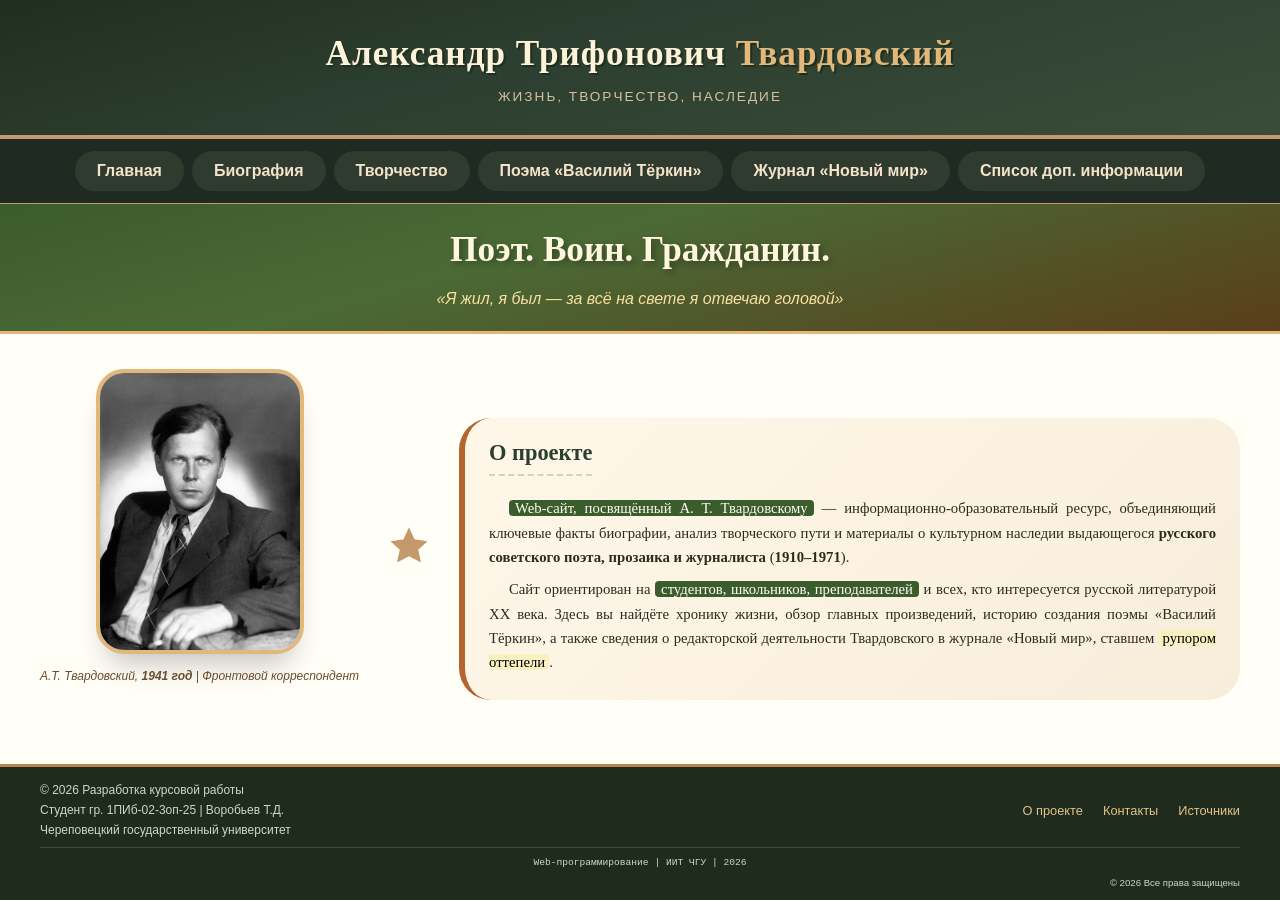
==== commit a957e547: "Update index.html" ====
--- a/index.html
+++ b/index.html
@@ -5,10 +5,67 @@
     <link rel="icon" type="image/webp" href="img/i.webp">
     <meta name="viewport" content="width=device-width, initial-scale=1.0, viewport-fit=cover">
     <title>А.Т. Твардовский | Главная</title>
-
     <link rel="stylesheet" href="CSS.css">
-
-  
+    <style>
+    html,body.page-index{height:100%;overflow:hidden;margin:0;padding:0}
+    .page-index .site-wrapper{display:flex;flex-direction:column;height:100vh;overflow:hidden}
+    .page-index .site-header,.page-index .nav-menu,.page-index .hero-banner,.page-index .footer{flex-shrink:0}
+    .page-index .site-header{padding:28px 20px;background:linear-gradient(165deg,#1f2f1f,#2c3e2f 40%,#3a4d3a);border-bottom:4px solid #c49a6c;text-align:center}
+    .page-index .site-title{font-size:2.2rem;color:#fef3da;font-weight:700}
+    .page-index .site-title span{color:#e2b87a}
+    .page-index .site-sub{font-size:.85rem;color:#d4c29e;letter-spacing:2px;text-transform:uppercase}
+    .page-index .nav-menu{background:#1e2a22;display:flex;justify-content:center;gap:8px;padding:12px 20px;flex-wrap:wrap}
+    .page-index .nav-menu a{color:#f2e3c9;text-decoration:none;font-weight:600;padding:8px 22px;border-radius:40px}
+    .page-index .nav-menu a:hover{background:#c49a6c;color:#1e2a22}
+    .page-index .hero-banner{background:linear-gradient(165deg,#3b5c2b,#4a6a35 40%,#5a3e1b);padding:20px;text-align:center}
+    .page-index .hero-banner .banner-text{font-size:2.2rem;font-weight:800;color:#fff6e0}
+    .page-index .hero-banner .banner-sub{font-size:1rem;color:#f9e0a0;font-style:italic}
+    .page-index .main-content{flex:1;display:flex;align-items:center;justify-content:center;gap:30px;padding:10px 40px;overflow:hidden}
+    .page-index .photo-section{flex-shrink:0;text-align:center}
+    .page-index .tvardovsky-photo{border-radius:28px;overflow:hidden;border:4px solid #e2b87a;display:inline-block}
+    .page-index .tvardovsky-photo img{width:200px;display:block}
+    .page-index .photo-caption{margin-top:6px;color:#6b4c2c;font-size:.75rem;font-style:italic}
+    .page-index .graphic-icon{flex-shrink:0}
+    .page-index .description-box{flex:1;background:linear-gradient(135deg,#fef7e8,#f8eddb);padding:18px 24px;border-radius:32px;border-left:6px solid #b4652d;overflow:hidden}
+    .page-index .description-box h2{color:#2c3e2f;font-size:1.4rem;border-bottom:2px dashed #dccfae;display:inline-block}
+    .page-index .description-text{font-size:.92rem;color:#2b2b1f;text-align:justify}
+    .page-index .description-text p{margin-bottom:8px;text-indent:20px}
+    .page-index .highlight{background:#3b5c2b;color:#fefcf8;padding:0 6px;border-radius:4px}
+    .page-index .footer{background:#1f2b1c;color:#cfd8c5;padding:12px 40px 10px;border-top:3px solid #b8874a}
+    .page-index .footer-inner{display:flex;justify-content:space-between;align-items:center;flex-wrap:wrap}
+    .page-index .footer-copy{font-size:.75rem}
+    .page-index .footer-copy p{margin:2px 0}
+    .page-index .footer-links{display:flex;gap:20px}
+    .page-index .footer-links a{color:#e2c289;text-decoration:none;font-size:.8rem}
+    .page-index .footer-meta{font-size:.6rem;text-align:center;margin-top:6px;padding-top:8px;border-top:1px solid #3f4d37}
+    .page-index .footer-right{text-align:right;font-size:.6rem}
+    .page-index .go-top{display:none!important}
+    @media(max-width:900px){.page-index .main-content{flex-direction:column;padding:8px 20px;gap:12px}
+    .page-index .tvardovsky-photo img{width:140px}
+    .page-index .description-box{padding:12px 16px}
+    .page-index .description-box h2{font-size:1.1rem}
+    .page-index .description-text{font-size:.8rem}
+    .page-index .hero-banner .banner-text{font-size:1.6rem}
+    .page-index .site-title{font-size:1.6rem}
+    .page-index .graphic-icon{display:none}}
+    @media(max-width:480px){.page-index .main-content{padding:5px 10px;gap:8px}
+    .page-index .tvardovsky-photo img{width:100px}
+    .page-index .description-box{padding:8px 10px}
+    .page-index .description-box h2{font-size:.9rem}
+    .page-index .description-text{font-size:.65rem}
+    .page-index .hero-banner{padding:10px}
+    .page-index .hero-banner .banner-text{font-size:1.2rem}
+    .page-index .hero-banner .banner-sub{font-size:.65rem}
+    .page-index .site-header{padding:12px 10px}
+    .page-index .site-title{font-size:1.2rem}
+    .page-index .site-sub{font-size:.55rem}
+    .page-index .nav-menu{padding:6px 8px;gap:4px}
+    .page-index .nav-menu a{padding:4px 8px;font-size:.55rem}
+    .page-index .footer{padding:5px 8px 4px}
+    .page-index .footer-copy{font-size:.5rem}
+    .page-index .footer-links a{font-size:.5rem}
+    .page-index .graphic-icon{display:none}}
+    </style>
 </head>
 <body class="page-index">
 <div class="site-wrapper">
@@ -16,7 +73,6 @@
         <div class="site-title">Александр Трифонович <span>Твардовский</span></div>
         <div class="site-sub">жизнь, творчество, наследие</div>
     </div>
-
     <div class="nav-menu">
         <a href="index.html">Главная</a>
         <a href="bio.html">Биография</a>
@@ -25,103 +81,26 @@
         <a href="New-world.html">Журнал «Новый мир»</a>
         <a href="links.html">Список доп. информации</a>
     </div>
-
     <div class="hero-banner">
         <div class="banner-text">Поэт. Воин. Гражданин.</div>
         <div class="banner-sub">«Я жил, я был — за всё на свете я отвечаю головой»</div>
     </div>
-
     <div class="main-content">
         <div class="photo-section">
-            <div class="tvardovsky-photo">
-                <img src="img/tvardovsky.jpg" alt="Александр Трифонович Твардовский">
-            </div>
+            <div class="tvardovsky-photo"><img src="img/tvardovsky.jpg" alt="Александр Трифонович Твардовский"></div>
             <div class="photo-caption">А.Т. Твардовский, <strong>1941 год</strong> | Фронтовой корреспондент</div>
         </div>
-
-        <!-- 4.2.9 ГРАФИЧЕСКИЙ ОБЪЕКТ №4: SVG-иконка (звезда/перо) -->
         <div class="graphic-icon">
-            <svg width="60" height="60" viewBox="0 0 24 24" fill="none" xmlns="http://www.w3.org/2000/svg">
-                <path d="M12 2L15 8.5L22 9.5L17 14L18.5 21L12 17.5L5.5 21L7 14L2 9.5L9 8.5L12 2Z" fill="#c49a6c" stroke="#c49a6c" stroke-width="1"/>
-            </svg>
+            <svg width="40" height="40" viewBox="0 0 24 24" fill="none"><path d="M12 2L15 8.5L22 9.5L17 14L18.5 21L12 17.5L5.5 21L7 14L2 9.5L9 8.5L12 2Z" fill="#c49a6c" stroke="#c49a6c" stroke-width="1"/></svg>
         </div>
-
         <div class="description-box">
             <h2>О проекте</h2>
             <div class="description-text">
-                <p><span class="highlight">Web-сайт, посвящённый А. Т. Твардовскому</span> — это информационно-образовательный ресурс, объединяющий ключевые факты биографии, анализ творческого пути и материалы о культурном наследии выдающегося <strong>русского советского поэта, прозаика и журналиста</strong> (<strong>1910–1971</strong>).</p>
-                <p>Александр Трифонович Твардовский — <span class="highlight">явление уникальное в русской литературе XX века</span>. Поэт, чьё творчество стало <q>летописью эпохи</q>, редактор, превративший журнал <q>Новый мир</q> в главный оппозиционный голос страны, военный корреспондент, прошедший две войны и создавший <q>Книгу про бойца</q>, которую читали в окопах. <ins>Высокую оценку его творчеству давали Иван Бунин, Борис Пастернак, Анна Ахматова</ins>.</p>
-                <p>Сайт ориентирован на <span class="highlight">студентов, школьников, преподавателей</span> и всех, кто интересуется русской литературой XX века. Здесь вы найдёте полную хронику жизни, подробный обзор главных произведений, историю создания легендарной поэмы <q>Василий Тёркин</q>, а также сведения о редакторской деятельности Твардовского в журнале <q>Новый мир</q>, ставшем <mark>рупором оттепели</mark>.</p>
-                <div class="quote-mini">«Вся суть — в одном-единственном завете: то, что скажу, до времени тая, я это знаю лучше всех на свете — живых и мёртвых, — знаю только я.» — А.Т. Твардовский</div>
-                <p style="margin-top: 15px;">Навигация интуитивно понятна, а <strong>адаптивный дизайн</strong> делает просмотр комфортным с любых устройств.</p>
+                <p><span class="highlight">Web-сайт, посвящённый А. Т. Твардовскому</span> — информационно-образовательный ресурс, объединяющий ключевые факты биографии, анализ творческого пути и материалы о культурном наследии выдающегося <strong>русского советского поэта, прозаика и журналиста</strong> (<strong>1910–1971</strong>).</p>
+                <p>Сайт ориентирован на <span class="highlight">студентов, школьников, преподавателей</span> и всех, кто интересуется русской литературой XX века. Здесь вы найдёте хронику жизни, обзор главных произведений, историю создания поэмы <q>Василий Тёркин</q>, а также сведения о редакторской деятельности Твардовского в журнале <q>Новый мир</q>, ставшем <mark>рупором оттепели</mark>.</p>
             </div>
         </div>
-
-        <div style="margin: 45px 0 30px;">
-            <h2 style="font-family: 'Merriweather', serif; color: #2c3e2f; border-left: 5px solid #c49a6c; padding-left: 20px;"> Ключевые вехи жизни и творчества</h2>
-            <div class="timeline-grid">
-                <div class="timeline-card">
-                    <h3>1910–1930-е</h3>
-                    <ul>
-                        <li><strong>1910</strong> — Рождение на хуторе Загорье</li>
-                        <li><strong>1925</strong> — Первая публикация</li>
-                        <li><strong>1936</strong> — Поэма <q>Страна Муравия</q></li>
-                        <li><strong>1939–1940</strong> — Участие в финской войне</li>
-                    </ul>
-                </div>
-                <div class="timeline-card">
-                    <h3>1941–1945</h3>
-                    <ul>
-                        <li><strong>1941–1945</strong> — Военный корреспондент</li>
-                        <li><strong>1942–1945</strong> — <q>Василий Тёркин</q></li>
-                        <li><strong>1945</strong> — <q>Дом у дороги</q></li>
-                        <li><strong>1946</strong> — Сталинская премия</li>
-                    </ul>
-                </div>
-                <div class="timeline-card">
-                    <h3>1950–1971</h3>
-                    <ul>
-                        <li><strong>1950–1970</strong> — Редактор <q>Нового мира</q></li>
-                        <li><strong>1960</strong> — <q>За далью — даль</q></li>
-                        <li><strong>1962</strong> — Публикация Солженицына</li>
-                        <li><strong>1971</strong> — Кончина поэта</li>
-                    </ul>
-                </div>
-            </div>
-        </div>
-
-        <!-- МНОГОУРОВНЕВЫЙ СПИСОК (4.2.7) -->
-        <div style="margin: 45px 0 30px;">
-            <h2 style="font-family: 'Merriweather', serif; color: #2c3e2f; border-left: 5px solid #c49a6c; padding-left: 20px;"> Что вы найдёте на сайте</h2>
-            <ul class="multilevel-list">
-                <li> <strong>Биография</strong>
-                    <ul>
-                        <li>Детство на хуторе Загорье и первые публикации</li>
-                        <li>Учёба в Смоленске и МИФЛИ</li>
-                        <li>Военные годы: от финской войны до Победы</li>
-                        <li>Последние годы и неопубликованное наследие</li>
-                    </ul>
-                </li>
-                <li> <strong>Творчество</strong>
-                    <ul>
-                        <li>Лирика: <q>Я убит подо Ржевом</q>, <q>Памяти матери</q></li>
-                        <li>Поэмы: <q>Страна Муравия</q>, <q>Василий Тёркин</q></li>
-                        <li>Проза: <q>Родина и чужбина</q></li>
-                    </ul>
-                </li>
-                <li> <strong>Поэма «Василий Тёркин»</strong> — история создания, образ героя</li>
-                <li> <strong>Журнал «Новый мир»</strong> — эпоха Твардовского</li>
-            </ul>
-        </div>
-
-        <div class="decor-quote">
-            <p>«Нет, жизнь не обманула меня, не обошла стороной. Всё, что было, — было к месту.»</p>
-            <p style="margin-top: 12px;">— А.Т. Твардовский из «Рабочих тетрадей»</p>
-        </div>
     </div>
-
-    <a href="#" class="go-top" id="goTopBtn">↑</a>
-
     <div class="footer">
         <div class="footer-inner">
             <div class="footer-copy">
@@ -139,7 +118,6 @@
         <div class="footer-right">© 2026 Все права защищены</div>
     </div>
 </div>
-
 <script src="function.js"></script>
 </body>
 </html>
--- a/CSS.css
+++ b/CSS.css
@@ -0,0 +1,253 @@
+/* сайт по твардовскому */
+*{margin:0;padding:0;box-sizing:border-box}
+body{font-family:Georgia,'Times New Roman',serif;background:#ece5d8;line-height:1.5;min-height:100vh;font-size:16px}
+.site-wrapper{max-width:100%;background:#fffef7}
+
+/* шапка */
+.site-header{background:linear-gradient(165deg,#1f2f1f 0%,#2c3e2f 40%,#3a4d3a 100%);padding:28px 20px;text-align:center;border-bottom:4px solid #c49a6c}
+.site-title{font-family:'Merriweather',Georgia,serif;font-size:2.2rem;letter-spacing:1px;color:#fef3da;text-shadow:2px 2px 0 #1f2f1f;font-weight:700}
+.site-title span{color:#e2b87a}
+.site-sub{font-size:.85rem;font-family:Arial,sans-serif;color:#d4c29e;margin-top:6px;letter-spacing:2px;text-transform:uppercase;font-weight:300}
+
+/* меню */
+.nav-menu{background:#1e2a22;display:flex;justify-content:center;flex-wrap:wrap;gap:8px;padding:12px 20px;border-bottom:1px solid #c49a6c}
+.nav-menu a{font-family:Arial,sans-serif;color:#f2e3c9;text-decoration:none;font-weight:600;padding:8px 22px;border-radius:40px;transition:all .3s ease;font-size:1rem;background:rgba(255,245,215,0.08)}
+.nav-menu a:hover{background:#c49a6c;color:#1e2a22;transform:translateY(-2px)}
+
+/* баннер */
+.hero-banner{background:linear-gradient(165deg,#3b5c2b 0%,#4a6a35 40%,#5a3e1b 100%);padding:40px 20px;text-align:center;border-bottom:3px solid #e2b87a}
+.hero-banner.banner-tall{padding:55px 20px}
+.banner-text{font-family:'Merriweather',Georgia,serif;font-size:2.5rem;font-weight:800;color:#fff6e0;text-shadow:3px 3px 6px rgba(0,0,0,0.3)}
+.banner-text.banner-large{font-size:2.8rem}
+.banner-sub{font-family:Arial,sans-serif;font-size:1.1rem;color:#f9e0a0;margin-top:10px;font-style:italic}
+
+/* контент */
+.main-content{padding:45px 50px}
+.main-content.centered{max-width:1200px;margin:0 auto}
+.title-center{text-align:center}
+.page-title{font-family:'Merriweather',Georgia,serif;font-size:2rem;color:#3b5c2b;text-align:center;margin-bottom:35px;border-bottom:2px solid #c49a6c;display:inline-block;padding-bottom:10px}
+
+/* карточки */
+.content-card{background:#fefcf8;border-radius:24px;padding:25px 30px;margin-bottom:30px;box-shadow:0 4px 12px rgba(0,0,0,0.04);border:1px solid #ede3cf;transition:all .3s ease}
+.content-card:hover{transform:translateY(-3px);box-shadow:0 12px 24px rgba(0,0,0,0.12);border-color:#e2b87a}
+.content-card h2{font-family:'Merriweather',Georgia,serif;font-size:1.6rem;color:#b4652d;margin-bottom:18px;display:inline-block;border-bottom:3px solid #e2b87a;padding-bottom:5px}
+.content-card h3{font-family:'Merriweather',Georgia,serif;font-size:1.25rem;color:#b4652d;margin:20px 0 10px}
+.content-card p{font-size:1.05rem;color:#2b2b1f;text-align:justify;line-height:1.65;margin-bottom:12px;text-indent:25px}
+.content-card p:last-of-type{margin-bottom:0}
+.content-card .date{font-family:'Courier New',monospace;font-size:.85rem;color:#8b6946;background:#f1ebdd;display:inline-block;padding:3px 12px;border-radius:30px;margin-bottom:12px}
+
+/* боковая панель */
+.sidebar-nav{flex:0 0 260px;background:#f8f3e8;border-radius:28px;padding:20px;height:fit-content;position:sticky;top:20px;border:1px solid #e0d5be;transition:all .3s ease}
+.sidebar-nav h3{font-family:'Merriweather',Georgia,serif;color:#2c3e2f;font-size:1.3rem;padding-bottom:12px;border-bottom:2px solid #c49a6c;margin-bottom:18px}
+.sidebar-nav ul{list-style:none}
+.sidebar-nav li{margin:14px 0}
+.sidebar-nav a{text-decoration:none;font-family:Arial,sans-serif;color:#4a3b28;font-weight:500;display:block;padding:8px 12px;border-radius:40px;transition:all .3s ease;background:#fffef7;border:1px solid #e2d5bc}
+.sidebar-nav a:hover{background:#c49a6c;color:#fff;border-color:#c49a6c;transform:translateX(5px)}
+
+/* таблица */
+.awards-table{width:100%;border-collapse:collapse;margin:30px 0 20px;background:#fffef7;border:1px solid #d6cfb8;font-size:.95rem}
+.awards-table th,.awards-table td{border:1px solid #d6cfb8;padding:10px 12px;vertical-align:top}
+.awards-table th{background:linear-gradient(135deg,#e8e0ce 0%,#ddd0b8 100%);text-align:center;font-weight:700}
+.awards-table td{text-align:left}
+.awards-table td:last-child{text-align:justify}
+.awards-table tbody tr:nth-child(even){background:rgba(196,154,108,0.05)}
+.awards-table tbody tr:hover{background:rgba(196,154,108,0.12)}
+
+/* фото */
+.photo-section{text-align:center;margin-bottom:45px}
+.tvardovsky-photo{display:inline-block;border-radius:28px;overflow:hidden;box-shadow:0 20px 30px -12px rgba(0,0,0,0.25);border:4px solid #e2b87a;background:#fff;transition:all .3s ease}
+.tvardovsky-photo:hover{transform:translateY(-5px)}
+.tvardovsky-photo img{width:320px;height:auto;display:block}
+.photo-caption{margin-top:12px;font-family:Arial,sans-serif;color:#6b4c2c;font-weight:500;font-size:.9rem;font-style:italic}
+
+/* галерея */
+.photo-gallery{display:flex;flex-wrap:wrap;gap:30px;justify-content:center;margin:35px 0}
+.photo-card{flex:0 0 320px;width:320px;text-align:center;background:#fefcf8;border-radius:16px;padding:15px;box-shadow:0 4px 12px rgba(0,0,0,0.05);border:1px solid #ede3cf;transition:all .3s ease}
+.photo-card:hover{transform:translateY(-5px);box-shadow:0 12px 24px rgba(0,0,0,0.15);border-color:#e2b87a}
+.photo-card img{width:100%;height:320px;object-fit:contain;border-radius:12px;background:#f2efe4}
+.photo-card p{margin-top:12px;font-size:.85rem;color:#6b4c2c}
+.video-caption{text-align:center;margin:12px 0 20px;font-size:.85rem;color:#6b4c2c;font-style:italic}
+
+/* кнопка наверх */
+.go-top{position:fixed;bottom:30px;right:30px;width:50px;height:50px;background:#c49a6c;color:#1e2a22;border-radius:50%;display:flex;align-items:center;justify-content:center;text-decoration:none;font-size:24px;font-weight:bold;transition:all .4s cubic-bezier(.25,.46,.45,.94);box-shadow:0 4px 12px rgba(0,0,0,0.2);z-index:1000;opacity:0;visibility:hidden}
+.go-top:hover{background:#e2b87a;transform:translateY(-5px)}
+.go-top.visible{opacity:.85;visibility:visible}
+.go-top.visible:hover{opacity:1}
+
+/* кнопки */
+.to-main-btn,.submit-btn{background:#c49a6c;color:#1e2a22;text-decoration:none;font-family:Arial,sans-serif;font-weight:700;padding:12px 32px;border-radius:60px;transition:all .3s ease;display:inline-block;font-size:1rem;border:none;cursor:pointer}
+.to-main-btn:hover,.submit-btn:hover{background:#e2b87a;transform:scale(1.02)}
+.submit-btn{padding:10px 28px;border:1px solid rgba(255,255,255,0.2)}
+
+/* форма */
+.feedback-form{background:linear-gradient(135deg,#ede7d9 0%,#e2d5bc 100%);padding:30px;border-radius:28px;margin:15px 0 35px;transition:all .3s ease;border:1px solid #e0d5be}
+.feedback-form h3{font-family:'Merriweather',Georgia,serif;color:#2c3e2f;margin-bottom:20px;font-size:1.5rem}
+.form-group{margin-bottom:15px}
+.form-group label{display:block;font-weight:600;margin-bottom:5px;font-family:Arial,sans-serif;color:#2b2b1f}
+.form-group input,.form-group select,.form-group textarea{width:100%;padding:10px 15px;border-radius:40px;border:1px solid #cbc3b0;font-family:inherit;transition:all .3s ease;font-size:.95rem}
+.form-group input:focus,.form-group select:focus,.form-group textarea:focus{outline:none;border-color:#c49a6c;box-shadow:0 0 0 3px rgba(196,154,108,0.2)}
+.form-group textarea{border-radius:20px;resize:vertical}
+
+/* списки */
+.multilevel-list{margin:20px 0 0 30px;font-size:1.05rem}
+.multilevel-list>li{margin:12px 0;font-weight:600;color:#2c3e2f}
+.multilevel-list ul{margin-left:25px;margin-top:8px}
+.multilevel-list ul li{font-weight:400;margin:6px 0}
+
+/* ссылки */
+.links-grid{display:flex;flex-wrap:wrap;gap:15px;margin-bottom:20px}
+.link-card{background:#fefcf8;border:1px solid #e8e0ce;border-radius:16px;padding:15px 20px;flex:1 1 280px;transition:all .3s ease}
+.link-card:hover{background:#f5f0e4;transform:translateY(-3px);border-color:#e2b87a}
+.link-card a{text-decoration:none;font-weight:700;color:#2c3e2f;font-size:1.05rem;display:block;margin-bottom:8px}
+.link-card a:hover{color:#c49a6c}
+.link-card p{font-size:.85rem;color:#6b4c2c}
+.link-card .link-type{display:inline-block;background:#e8e0ce;padding:3px 10px;border-radius:20px;font-size:.7rem;margin-top:10px;color:#4a3b28}
+
+/* декор */
+.decor-line{border:none;height:2px;background:linear-gradient(90deg,#c49a6c,#e2b87a,transparent);margin:15px 0 25px}
+.decor-quote{border:3px double #c49a6c;background:linear-gradient(135deg,#fef7e8 0%,#f8eddb 100%);padding:28px;margin:35px 0;border-radius:24px;text-align:center;transition:all .3s ease}
+.decor-quote:hover{background:#fef0e0;border-color:#b4652d}
+.decor-quote p{font-style:italic;font-size:1.2rem;color:#3e3a2e}
+.quote-mini{font-style:italic;background:#e7dfce;padding:12px 20px;border-radius:50px;margin-top:20px;text-align:center;font-family:Georgia,serif;color:#3e3a2e}
+.quote-mini:hover{background:#ddd0b8}
+.graphic-icon{text-align:center;margin:20px 0}
+.description-box{background:linear-gradient(135deg,#fef7e8 0%,#f8eddb 100%);padding:32px 35px;border-radius:32px;border-left:6px solid #b4652d;margin-top:20px;transition:all .3s ease}
+.description-box:hover{background:#fef5e0}
+.description-box h2{font-family:'Merriweather',Georgia,serif;color:#2c3e2f;font-size:1.9rem;margin-bottom:20px;border-bottom:2px dashed #dccfae;display:inline-block;padding-bottom:5px}
+.description-text{font-size:1.08rem;color:#2b2b1f;text-align:justify;line-height:1.65}
+.description-text p{margin-bottom:18px;text-indent:25px}
+.highlight{background:#3b5c2b;color:#fefcf8;padding:0 6px;border-radius:4px}
+
+/* контейнеры */
+.bio-container,.works-container{display:flex;flex-wrap:wrap;padding:40px 50px;gap:40px;max-width:100%}
+.bio-content,.works-content{flex:1;min-width:280px}
+.bio-content h1,.works-content h1{font-family:'Merriweather',Georgia,serif;font-size:2.2rem;color:#3b5c2b;margin-bottom:25px;border-left:5px solid #c49a6c;padding-left:20px}
+.poem-list{margin:15px 0 0 30px}
+.poem-list li{margin:8px 0;font-size:1rem;color:#2c3e2f}
+.poem-list li strong{color:#b4652d}
+.timeline-grid{display:flex;flex-wrap:wrap;gap:20px;margin-top:25px}
+.timeline-card{flex:1;min-width:200px;background:linear-gradient(135deg,#fef7e8 0%,#f8eddb 100%);padding:20px;border-radius:20px;transition:all .3s ease;border:1px solid #ede3cf}
+.timeline-card:hover{transform:translateY(-5px);box-shadow:0 12px 24px rgba(0,0,0,0.1);background:#fef5e0;border-color:#e2b87a}
+.timeline-card h3{color:#b4652d;font-family:'Merriweather',Georgia,serif;font-size:1.25rem;margin-bottom:12px}
+.timeline-card ul{margin-left:20px;font-size:.95rem;color:#2c3e2f}
+.timeline-card li{margin:8px 0;line-height:1.5}
+
+/* футер */
+.footer{background:#1f2b1c;color:#cfd8c5;padding:30px 50px 25px;border-top:3px solid #b8874a}
+.footer-inner{display:flex;flex-wrap:wrap;justify-content:space-between;align-items:center;gap:20px}
+.footer-copy{font-family:Arial,sans-serif;font-size:.9rem}
+.footer-copy p{margin:4px 0}
+.footer-links{display:flex;gap:28px}
+.footer-links a{color:#e2c289;text-decoration:none;font-family:Arial,sans-serif;font-size:.9rem;transition:all .3s ease}
+.footer-links a:hover{color:#ffdd99;text-decoration:underline}
+.footer-meta{font-size:12px;text-align:center;margin-top:20px;padding-top:15px;border-top:1px solid #3f4d37;font-family:'Courier New',monospace}
+.footer-right{text-align:right;font-size:11px;margin-top:5px;font-family:Arial,sans-serif}
+.text-right{text-align:right}
+
+/* цитаты */
+.quote-block{background:linear-gradient(135deg,#e7dfce 0%,#ddd0b8 100%);padding:15px 20px 15px 50px;border-radius:20px;margin-top:15px;font-style:italic;font-family:Georgia,serif;color:#3e3a2e;border-left:4px solid #c49a6c;position:relative}
+.quote-block::before{content:'\201C';font-size:3rem;color:#c49a6c;position:absolute;left:10px;top:-5px;opacity:.4}
+.quote-block::after{content:'\201D';font-size:3rem;color:#c49a6c;position:absolute;right:15px;bottom:-20px;opacity:.4}
+
+/* адаптив */
+@media(max-width:850px){.bio-container,.works-container{flex-direction:column;padding:30px 20px}.sidebar-nav{position:static;width:100%}.footer-inner{flex-direction:column;text-align:center}.footer-right{text-align:center}.banner-text{font-size:1.8rem}.go-top{bottom:20px;right:20px;width:40px;height:40px;font-size:20px}.main-content{padding:35px 25px}.photo-card{flex:0 0 280px;width:280px}.photo-card img{height:280px}}
+@media(max-width:750px){.bio-container,.works-container{padding:25px 20px}.footer{padding:25px 20px}.awards-table th,.awards-table td{padding:6px;font-size:.8rem}.main-content{padding:25px 20px}.banner-text{font-size:1.6rem}.banner-text.banner-large{font-size:1.8rem}.page-title{font-size:1.6rem}.footer-inner{flex-direction:column;text-align:center}.footer-right{text-align:center}.feedback-form{padding:20px}.timeline-grid{flex-direction:column}.tvardovsky-photo img{width:100%;max-width:280px}.photo-card{flex:0 0 100%;width:100%;max-width:350px}.photo-card img{height:auto;max-height:280px}}
+@media(max-width:480px){.site-title{font-size:1.5rem}.nav-menu a{padding:6px 12px;font-size:.85rem}.content-card{padding:15px 18px}.content-card h2{font-size:1.2rem}}
+/* ===== СТИЛИ ДЛЯ ГЛАВНОЙ СТРАНИЦЫ (index.html) ===== */
+.page-index .hero-banner {
+    padding: 55px 20px;
+}
+
+.page-index .banner-text {
+    font-size: 2.8rem;
+}
+
+/* ===== СТИЛИ ДЛЯ СТРАНИЦЫ works.html ===== */
+.works-container {
+    display: flex;
+    flex-wrap: wrap;
+    padding: 40px 50px;
+    gap: 40px;
+    width: 100%;
+    max-width: 100%;
+}
+
+.works-content {
+    flex: 1;
+    min-width: 280px;
+}
+
+.works-content h1 {
+    font-family: 'Merriweather', serif;
+    font-size: 2.2rem;
+    color: #3b5c2b;
+    margin-bottom: 25px;
+    border-left: 5px solid #c49a6c;
+    padding-left: 20px;
+}
+
+.poem-list {
+    margin: 15px 0 0 30px;
+}
+
+.poem-list li {
+    margin: 8px 0;
+    font-size: 1rem;
+    color: #2c3e2f;
+}
+
+.poem-list li strong {
+    color: #b4652d;
+}
+
+/* ===== ДОПОЛНИТЕЛЬНЫЕ МЕДИА-ЗАПРОСЫ ===== */
+@media (max-width: 850px) {
+    .works-container {
+        flex-direction: column;
+        padding: 30px 20px;
+    }
+    .sidebar-nav {
+        position: static;
+        width: 100%;
+    }
+}
+
+@media (max-width: 750px) {
+    .works-container {
+        padding: 25px 20px;
+    }
+}
+
+/* ===== СТИЛЬ ДЛЯ vasily_terkin.html ===== */
+.info-block .quote-block {
+    border-left-color: #b4652d;
+}
+
+/* ===== СТИЛЬ ДЛЯ New-world.html ===== */
+.video-wrapper {
+    margin: 30px auto 15px;
+    max-width: 800px;
+}
+/* ===== НОВЫЕ ТЕГИ ДЛЯ vasily_terkin.html ===== */
+mark {
+    background: #f9f0c1;
+    padding: 0 4px;
+    border-radius: 3px;
+}
+
+ins {
+    text-decoration: underline;
+    color: #2c6b2c;
+    background: #e8f5e8;
+    padding: 0 4px;
+    border-radius: 3px;
+}
+
+del {
+    text-decoration: line-through;
+    color: #a94442;
+    background: #fce4e4;
+    padding: 0 4px;
+    border-radius: 3px;
+    opacity: 0.7;
+}
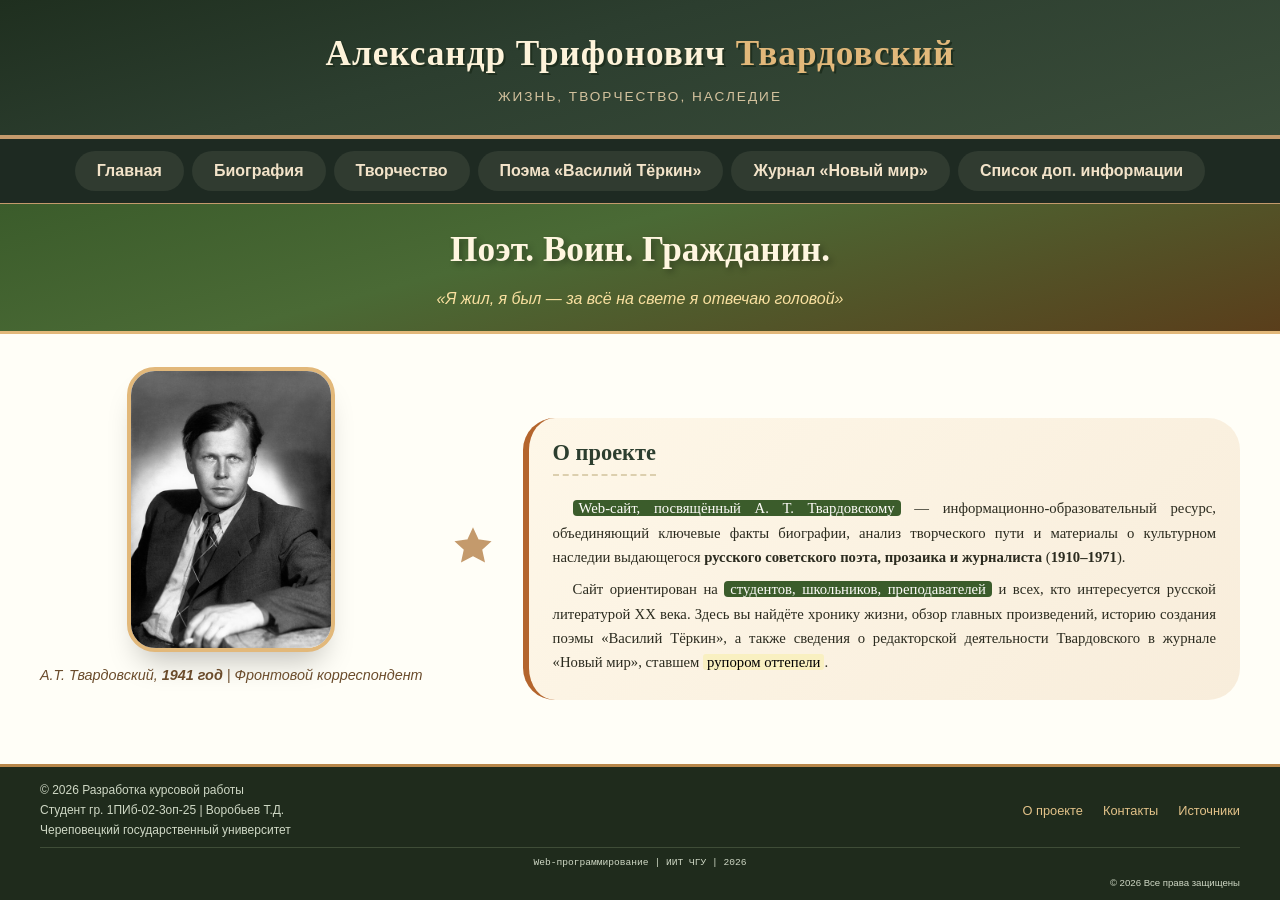
==== commit 831398e0: "Update index.html" ====
--- a/index.html
+++ b/index.html
@@ -88,7 +88,7 @@
     <div class="main-content">
         <div class="photo-section">
             <div class="tvardovsky-photo"><img src="img/tvardovsky.jpg" alt="Александр Трифонович Твардовский"></div>
-            <div class="photo-caption">А.Т. Твардовский, <strong>1941 год</strong> | Фронтовой корреспондент</div>
+            <div class="photo-caption" style="font-size: 90%;">А.Т. Твардовский, <strong>1941 год</strong> | Фронтовой корреспондент</div>
         </div>
         <div class="graphic-icon">
             <svg width="40" height="40" viewBox="0 0 24 24" fill="none"><path d="M12 2L15 8.5L22 9.5L17 14L18.5 21L12 17.5L5.5 21L7 14L2 9.5L9 8.5L12 2Z" fill="#c49a6c" stroke="#c49a6c" stroke-width="1"/></svg>
@@ -115,7 +115,7 @@
             </div>
         </div>
         <div class="footer-meta">Web-программирование | ИИТ ЧГУ | 2026</div>
-        <div class="footer-right">© 2026 Все права защищены</div>
+        <div class="footer-right" style="text-align: right;">© 2026 Все права защищены</div>
     </div>
 </div>
 <script src="function.js"></script>
